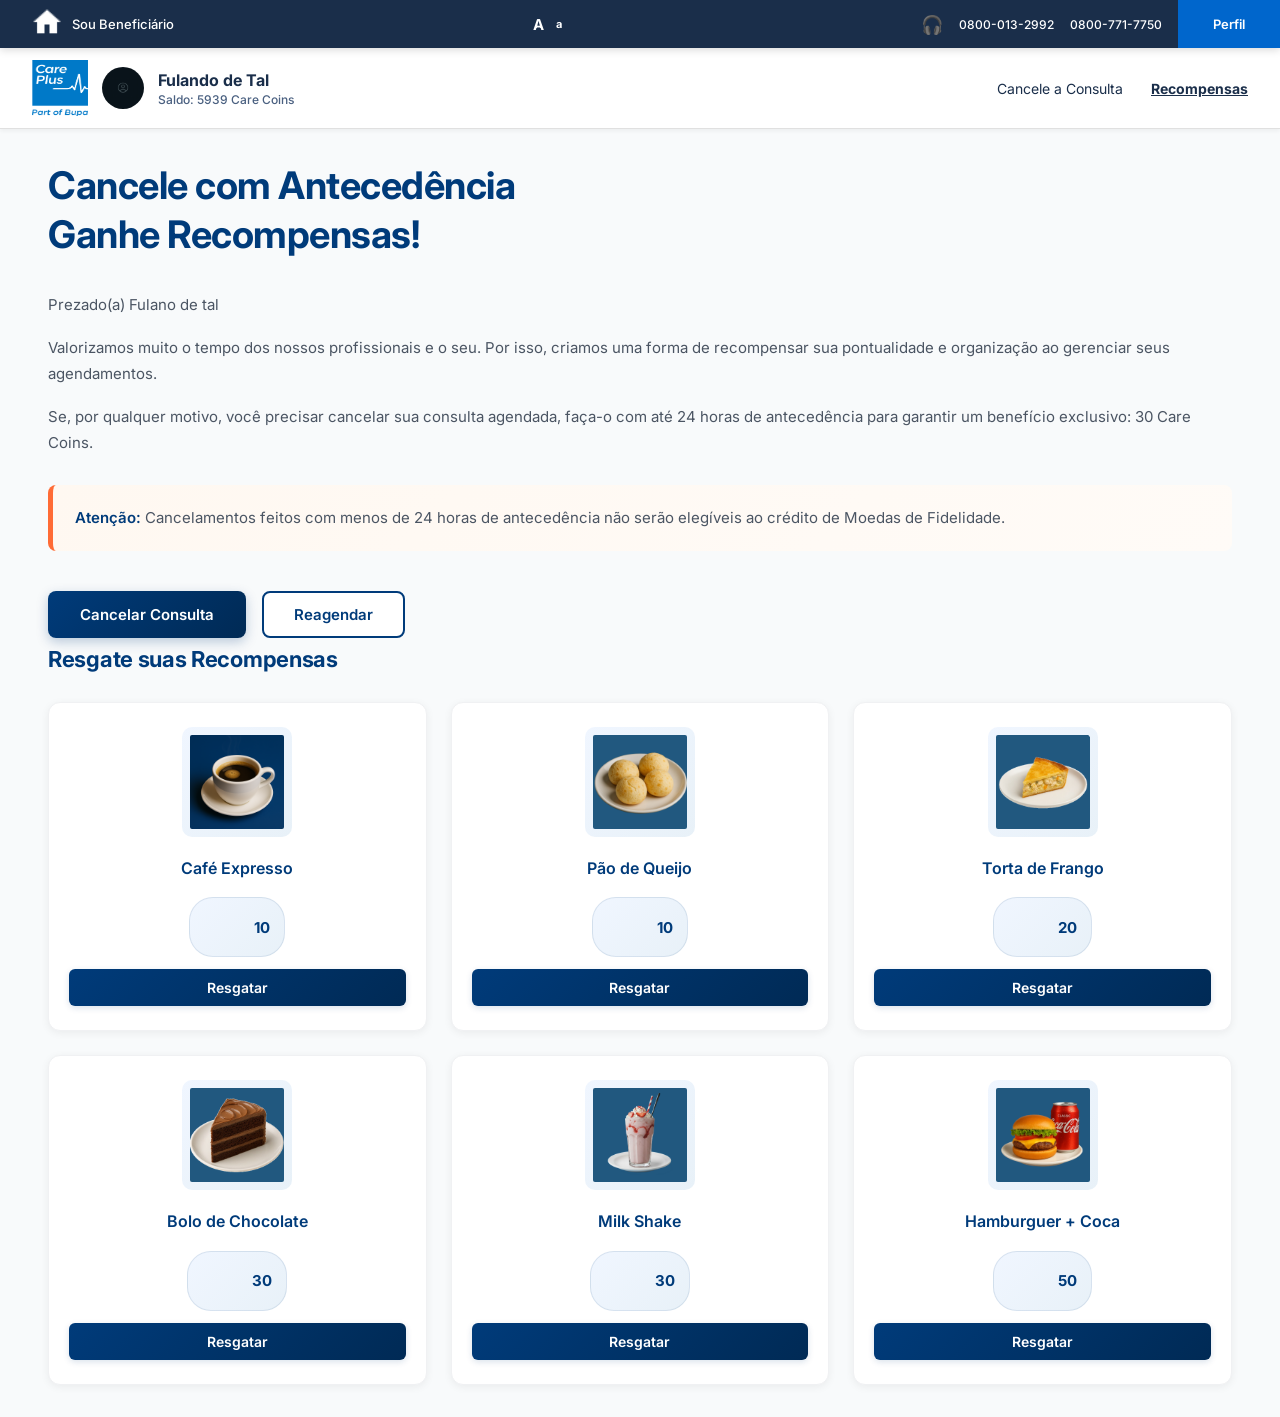
==== frontend/html/cancelamento.html @ c5268969 "Trocando pra minuscula pra manter o padrão" ====
<!DOCTYPE html>
<html lang="pt-BR">
<head>
    <meta charset="UTF-8" />
    <meta name="viewport" content="width=device-width, initial-scale=1.0" />
    <title>Cancelamento — Care Plus</title>
    <link rel="stylesheet" href="../css/navbar.css" />
    <link rel="stylesheet" href="../css/lembretes.css" />
    <link rel="stylesheet" href="../css/cancelamento.css" />
</head>
<body>

<div id="navbar-container"></div>

<main class="page-body">

  <section class="texto">
    <h1 class="page-title">Cancele com Antecedência<br>Ganhe Recompensas!</h1>

    <p class="saudacao">Prezado(a) Fulano de tal</p>

    <p>Valorizamos muito o tempo dos nossos profissionais e o seu. Por isso, criamos uma forma de recompensar sua pontualidade e organização ao gerenciar seus agendamentos.</p>

    <p>Se, por qualquer motivo, você precisar cancelar sua consulta agendada, faça-o com até 24 horas de antecedência para garantir um benefício exclusivo: 30 Care Coins.</p>

    <p class="atencao"><strong>Atenção:</strong> Cancelamentos feitos com menos de 24 horas de antecedência não serão elegíveis ao crédito de Moedas de Fidelidade.</p>

    <div class="botoes">
      <button class="btn-primary">Cancelar Consulta</button>
      <button class="btn-secondary">Reagendar</button>
    </div>
  </section>

  <section class="cards-section">
    <div class="section-row">
      <span class="section-title">Resgate suas Recompensas</span>
    </div>

    <div class="cards-grid">
      <div class="card">
        <img src="../imagens/Café Expresso.png" alt="Café Expresso">
        <h3>Café Expresso</h3>
        <div class="card-footer">
          <span class="moedas">10</span>
          <button class="btn-resgatar">Resgatar</button>
        </div>
      </div>

      <div class="card">
        <img src="../imagens/Pao de Queijo.png" alt="Pão de Queijo">
        <h3>Pão de Queijo</h3>
        <div class="card-footer">
          <span class="moedas">10</span>
          <button class="btn-resgatar">Resgatar</button>
        </div>
      </div>

      <div class="card">
        <img src="../imagens/Torta de Frango.png" alt="Torta de Frango">
        <h3>Torta de Frango</h3>
        <div class="card-footer">
          <span class="moedas">20</span>
          <button class="btn-resgatar">Resgatar</button>
        </div>
      </div>

      <div class="card">
        <img src="../imagens/Bolo de Chocolate.png" alt="Bolo de Chocolate">
        <h3>Bolo de Chocolate</h3>
        <div class="card-footer">
          <span class="moedas">30</span>
          <button class="btn-resgatar">Resgatar</button>
        </div>
      </div>

      <div class="card">
        <img src="../imagens/Milk - Shake.png" alt="Milk Shake">
        <h3>Milk Shake</h3>
        <div class="card-footer">
          <span class="moedas">30</span>
          <button class="btn-resgatar">Resgatar</button>
        </div>
      </div>

      <div class="card">
        <img src="../imagens/Hamburguer%20+%20Coca.png" alt="Hamburguer + Coca">
        <h3>Hamburguer + Coca</h3>
        <div class="card-footer">
          <span class="moedas">50</span>
          <button class="btn-resgatar">Resgatar</button>
        </div>
      </div>
    </div>
  </section>

</main>

<script src="../js/navbar.js"></script>
<script src="../js/lembretes.js"></script>
</body>
</html>
---- frontend/css/navbar.css ----
html,
body {
  margin: 0;
  padding: 0;
}

.navbar-top {
  background: #1a2e4a;
  padding: 0;
  height: 48px;
  position: sticky;
  top: 0;
  z-index: 1000;
  width: 100%;
  box-shadow: 0 2px 8px rgba(0, 0, 0, 0.15);
}

.navbar-top-container {
  max-width: 100%;
  height: 100%;
  padding: 0 0 0 32px;
  display: flex;
  justify-content: space-between;
  align-items: center;
  gap: 20px;
}

.navbar-home {
  display: flex;
  align-items: center;
  gap: 10px;
  min-width: fit-content;
}

.home-icon {
  color: white;
  font-size: 18px;
  text-decoration: none;
  cursor: pointer;
  transition: opacity 0.2s;
}

.home-icon:hover {
  opacity: 0.8;
}

.home-text {
  color: white;
  font-size: 13px;
  font-weight: 500;
  white-space: nowrap;
}

.navbar-font-center {
  flex: 1;
  display: flex;
  justify-content: center;
}

.font-size-group {
  display: flex;
  align-items: center;
  gap: 4px;
}

.font-btn {
  background: transparent;
  border: none;
  color: white;
  cursor: pointer;
  font-weight: 700;
  font-size: 15px;
  padding: 2px 4px;
  transition: opacity 0.2s;
  line-height: 1;
}

.font-btn:hover {
  opacity: 0.7;
}

.font-btn.font-small {
  font-size: 11px;
}

.navbar-top-right {
  display: flex;
  align-items: center;
  gap: 16px;
  min-width: fit-content;
}

.contact-icon {
  color: white;
  font-size: 18px;
  display: flex;
  align-items: center;
}

.navbar-contact {
  display: flex;
  flex-direction: row;
  gap: 16px;
  align-items: center;
}

.phone-number {
  color: white;
  font-size: 12px;
  text-decoration: none;
  font-weight: 500;
  transition: opacity 0.2s;
  white-space: nowrap;
}

.phone-number:hover {
  opacity: 0.8;
}

.profile-btn {
  background-color: #0066cc;
  color: white;
  border: none;
  padding: 0 35px;
  height: 48px;
  font-weight: 600;
  font-size: 13px;
  cursor: pointer;
  transition: background 0.2s;
  white-space: nowrap;
  align-self: stretch;
}

.profile-btn:hover {
  background-color: #0052a3;
}

.navbar-bottom {
  background: white;
  border-bottom: 1px solid #e0e0e0;
  width: 100%;
  position: sticky;
  top: 48px;
  z-index: 999;
  box-shadow: 0 2px 4px rgba(0, 0, 0, 0.05);
}

.navbar-bottom-container {
  max-width: 100%;
  padding: 12px 32px;
  display: flex;
  justify-content: space-between;
  align-items: center;
}

.navbar-left-section {
  display: flex;
  align-items: center;
  gap: 14px;
}

.navbar-logo {
  min-width: fit-content;
}

.logo-img {
  width: 56px;
  height: 56px;
  display: block;
}

.navbar-avatar {
  display: flex;
  align-items: center;
}

.avatar-img {
  width: 42px;
  height: 42px;
  border-radius: 50%;
  object-fit: cover;
  display: block;
}

.navbar-user-info {
  display: flex;
  flex-direction: column;
  gap: 2px;
}

.user-name {
  color: #1a2e4a;
  font-weight: 700;
  font-size: 16px;
}

.user-coins {
  color: #4a6080;
  font-size: 12px;
  font-weight: 500;
}

.navbar-right-section {
  display: flex;
  align-items: center;
  gap: 28px;
}

.navbar-action {
  color: #1a2e4a;
  text-decoration: none;
  font-size: 14px;
  font-weight: 400;
  transition: opacity 0.2s;
  white-space: nowrap;
}

.navbar-action-bold {
  font-weight: 700;
  text-decoration: underline;
}

.navbar-action:hover {
  opacity: 0.7;
}

@media (max-width: 992px) {
  .navbar-contact {
    display: none;
  }

  .home-text {
    display: none;
  }

  .profile-btn {
    padding: 6px 16px;
    font-size: 12px;
  }
}

@media (max-width: 768px) {
  .navbar-top-container,
  .navbar-bottom-container {
    padding: 0 16px;
  }

  .user-name {
    font-size: 14px;
  }

  .navbar-action {
    font-size: 12px;
  }

  .navbar-right-section {
    gap: 16px;
  }
}
.home-img {
  width: 30px;
  height: 30px;
  object-fit: contain;
  filter: brightness(0) invert(1);
}
---- frontend/css/lembretes.css ----
* {
  box-sizing: border-box;
  margin: 0;
  padding: 0;
  font-family: 'Segoe UI', Arial, sans-serif;
}

body {
  background: #eef4fb;
  min-height: 100vh;
}

.page-body {
  padding: 32px 48px;
}

.page-title {
  font-size: 24px;
  font-weight: 700;
  color: #1a2e4a;
  margin-bottom: 20px;
}

.tab-row {
  display: flex;
  gap: 12px;
  margin-bottom: 24px;
}

.tab {
  border-radius: 20px;
  padding: 6px 22px;
  font-size: 14px;
  font-weight: 600;
  cursor: pointer;
  border: 2px solid #1a2e4a;
  transition: background 0.2s, color 0.2s;
}

.tab-active {
  background: #1a2e4a;
  color: #fff;
}

.tab-inactive {
  background: transparent;
  color: #1a2e4a;
}

.section-row {
  display: flex;
  align-items: center;
  justify-content: space-between;
  margin-bottom: 16px;
}

.section-title {
  font-size: 18px;
  font-weight: 700;
  color: #1a2e4a;
}

.ver-todas {
  font-size: 14px;
  color: #0066cc;
  text-decoration: underline;
  cursor: pointer;
}

.consulta-card {
  background: #fff;
  border-radius: 12px;
  border: 1px solid #dde8f4;
  padding: 20px 24px;
  margin-bottom: 14px;
  display: flex;
  align-items: flex-start;
  gap: 18px;
}

.card-icone {
  width: 52px;
  height: 52px;
  border-radius: 50%;
  display: flex;
  align-items: center;
  justify-content: center;
  flex-shrink: 0;
  font-size: 24px;
}

.icone-blue   { background: #daeefb; }
.icone-red    { background: #fde0e0; }
.icone-gray   { background: #e8eef5; }
.icone-green  { background: #d4f0e0; }
.icone-orange { background: #fde8cc; }

.card-body {
  flex: 1;
}

.card-titulo {
  font-size: 16px;
  font-weight: 700;
  color: #1a2e4a;
  margin-bottom: 2px;
}

.card-local {
  font-size: 13px;
  color: #6a7f96;
  margin-bottom: 10px;
}

.card-data {
  display: flex;
  align-items: center;
  gap: 6px;
  font-size: 14px;
  color: #1a2e4a;
  font-weight: 600;
  margin-bottom: 14px;
  flex-wrap: wrap;
}

.card-data .separador {
  color: #6a7f96;
  font-weight: 400;
}

.badge {
  border-radius: 20px;
  padding: 3px 14px;
  font-size: 12px;
  font-weight: 600;
  margin-left: 6px;
}

.badge-blue   { background: #daeefb; color: #0066cc; }
.badge-orange { background: #fde8cc; color: #b25800; }
.badge-green  { background: #d4f0e0; color: #1a7a45; }
.badge-gray   { background: #e0e8f0; color: #4a6080; }

.card-acoes {
  display: flex;
  gap: 10px;
  flex-wrap: wrap;
}

.btn-confirmar {
  background: #1a2e4a;
  color: #fff;
  border: none;
  border-radius: 6px;
  padding: 8px 20px;
  font-size: 13px;
  font-weight: 600;
  cursor: pointer;
  transition: background 0.2s;
}

.btn-confirmar:hover {
  background: #0d1e33;
}

.btn-reagendar,
.btn-cancelar {
  background: transparent;
  color: #1a2e4a;
  border: 2px solid #c8d8ea;
  border-radius: 6px;
  padding: 7px 20px;
  font-size: 13px;
  font-weight: 600;
  cursor: pointer;
  transition: background 0.2s, color 0.2s;
}

.btn-reagendar:hover,
.btn-cancelar:hover {
  background: #1a2e4a;
  color: #fff;
  border-color: #1a2e4a;
}

.lista-vazia {
  text-align: center;
  padding: 60px 0;
  color: #7a9ab0;
  font-size: 15px;
}

.lista-vazia .vazia-icone {
  font-size: 44px;
  display: block;
  margin-bottom: 12px;
}
---- frontend/css/cancelamento.css ----
@import url('https://fonts.googleapis.com/css2?family=Inter:wght@400;500;600;700&display=swap');

* {
    margin: 0;
    padding: 0;
    box-sizing: border-box;
    font-family: 'Inter', -apple-system, BlinkMacSystemFont, 'Segoe UI', sans-serif;
}

body {
    background: #f8fafb;
    color: #1f2937;
}

/* TOPO */
.topo {
    background: #003b7a;
    color: white;
    padding: 14px 40px;
    display: flex;
    justify-content: space-between;
    align-items: center;
    font-size: 13px;
    box-shadow: 0 2px 8px rgba(0, 59, 122, 0.15);
}

.topo-left, .topo-right {
    display: flex;
    gap: 24px;
    align-items: center;
}

.home-icon, .phone-icon {
    font-size: 18px;
}

.btn-perfil {
    background: #0066cc;
    color: white;
    border: none;
    padding: 9px 20px;
    border-radius: 6px;
    cursor: pointer;
    font-weight: 600;
    font-size: 13px;
    transition: all 0.3s ease;
    box-shadow: 0 2px 6px rgba(0, 102, 204, 0.25);
}

.btn-perfil:hover {
    background: #0052a3;
    transform: translateY(-2px);
    box-shadow: 0 4px 10px rgba(0, 102, 204, 0.35);
}

/* USER HEADER */
.user-header {
    background: white;
    padding: 24px 40px;
    display: flex;
    justify-content: space-between;
    align-items: center;
    border-bottom: 1px solid #e5e7eb;
}

.logo-section {
    display: flex;
    align-items: center;
    gap: 20px;
}

.logo {
    background: linear-gradient(135deg, #0066cc 0%, #003b7a 100%);
    color: white;
    width: 56px;
    height: 56px;
    border-radius: 10px;
    display: flex;
    flex-direction: column;
    align-items: center;
    justify-content: center;
    font-weight: 700;
    font-size: 12px;
    line-height: 1.2;
    text-align: center;
    padding: 6px;
    box-shadow: 0 4px 12px rgba(0, 102, 204, 0.2);
}

.logo-text {
    font-size: 14px;
}

.logo-subtitle {
    font-size: 9px;
    margin-top: 2px;
}

.avatar {
    width: 56px;
    height: 56px;
    background: #e5e7eb;
    border-radius: 50%;
    display: flex;
    align-items: center;
    justify-content: center;
    font-size: 28px;
    flex-shrink: 0;
}

.user-info h2 {
    color: #003b7a;
    font-size: 17px;
    font-weight: 600;
}

.user-info p {
    color: #6b7280;
    font-size: 14px;
    font-weight: 400;
}

.links-header {
    display: flex;
    gap: 40px;
}

.link {
    color: #003b7a;
    text-decoration: none;
    font-weight: 500;
    font-size: 14px;
    transition: color 0.3s ease;
}

.link:hover {
    color: #0066cc;
}

/* CONTAINER PRINCIPAL */
.container {
    display: flex;
    gap: 50px;
    padding: 60px 40px;
    max-width: 1440px;
    margin: 0 auto;
}

/* TEXTO - ESQUERDA */
.texto {
    flex: 0 0 45%;
}

.texto h1 {
    color: #003b7a;
    font-size: 38px;
    margin-bottom: 32px;
    font-weight: 700;
    line-height: 1.3;
    letter-spacing: -0.5px;
}

.texto p {
    color: #4b5563;
    line-height: 1.7;
    margin-bottom: 18px;
    font-size: 15px;
    font-weight: 400;
}

.saudacao {
    font-weight: 600;
    color: #003b7a;
    font-size: 16px;
}

.atencao {
    background: linear-gradient(135deg, #fff8f1 0%, #fffbf7 100%);
    padding: 20px 22px;
    border-left: 5px solid #ff6b35;
    margin: 30px 0;
    font-weight: 500;
    font-size: 14px;
    color: #2d2d2d;
    border-radius: 8px;
    line-height: 1.6;
}

.atencao strong {
    color: #003b7a;
    font-weight: 600;
}

.botoes {
    display: flex;
    gap: 16px;
    margin-top: 40px;
}

.btn-primary {
    background: linear-gradient(135deg, #003b7a 0%, #002a55 100%);
    color: white;
    border: none;
    padding: 14px 32px;
    border-radius: 8px;
    cursor: pointer;
    font-weight: 600;
    font-size: 15px;
    box-shadow: 0 4px 12px rgba(0, 59, 122, 0.25);
    transition: all 0.3s cubic-bezier(0.4, 0, 0.2, 1);
}

.btn-primary:hover {
    transform: translateY(-2px);
    box-shadow: 0 8px 20px rgba(0, 59, 122, 0.35);
}

.btn-secondary {
    background: white;
    color: #003b7a;
    border: 2px solid #003b7a;
    padding: 12px 30px;
    border-radius: 8px;
    cursor: pointer;
    font-weight: 600;
    font-size: 15px;
    transition: all 0.3s cubic-bezier(0.4, 0, 0.2, 1);
}

.btn-secondary:hover {
    background: #f0f6ff;
    transform: translateY(-2px);
}

/* CARDS - DIREITA */
.cards-section {
    flex: 0 0 55%;
    margin-top: 8px;
}

.section-row {
    margin-bottom: 30px;
}

.section-title {
    font-size: 22px;
    font-weight: 700;
    color: #003b7a;
    letter-spacing: -0.3px;
}

.cards-grid {
    display: grid;
    grid-template-columns: repeat(3, 1fr);
    gap: 24px;
}

.card {
    background: white;
    border-radius: 12px;
    padding: 24px 20px;
    text-align: center;
    box-shadow: 0 2px 8px rgba(0, 0, 0, 0.06);
    transition: all 0.3s cubic-bezier(0.4, 0, 0.2, 1);
    border: 1px solid #f0f1f3;
    position: relative;
}

.card:hover {
    transform: translateY(-6px);
    box-shadow: 0 16px 32px rgba(0, 59, 122, 0.12);
    border-color: #e0e8f7;
}

.card img {
    width: 110px;
    height: 110px;
    object-fit: contain;
    margin: 0 auto 16px;
    background: linear-gradient(135deg, #f0f6ff 0%, #e8f1f8 100%);
    border-radius: 10px;
    padding: 8px;
    transition: transform 0.3s ease;
}

.card:hover img {
    transform: scale(1.05);
}

.card h3 {
    color: #003b7a;
    font-size: 16px;
    margin-bottom: 18px;
    font-weight: 600;
    line-height: 1.4;
}

.card-footer {
    display: flex;
    justify-content: center;
    align-items: center;
    gap: 12px;
    flex-direction: column;
}

.moedas {
    display: flex;
    align-items: center;
    justify-content: center;
    gap: 8px;
    background: linear-gradient(135deg, #f0f6ff 0%, #e8f1f8 100%);
    color: #003b7a;
    padding: 8px 14px;
    border-radius: 24px;
    font-weight: 700;
    font-size: 15px;
    border: 1px solid rgba(0, 59, 122, 0.1);
}

.moedas::before {
    content: "";
    display: inline-block;
    width: 42px;
    height: 42px;
    background: url("../imagens/Cancelamento/Care Coins.jpg") center/contain no-repeat;
    flex-shrink: 0;
}

.btn-resgatar {
    background: linear-gradient(135deg, #003b7a 0%, #002a55 100%);
    color: white;
    border: none;
    padding: 10px 24px;
    border-radius: 6px;
    cursor: pointer;
    font-size: 14px;
    font-weight: 600;
    transition: all 0.3s cubic-bezier(0.4, 0, 0.2, 1);
    width: 100%;
    box-shadow: 0 2px 6px rgba(0, 59, 122, 0.15);
}

.btn-resgatar:hover {
    transform: translateY(-2px);
    box-shadow: 0 6px 16px rgba(0, 59, 122, 0.25);
}

/* PAGE BODY */
.page-body {
    min-height: 100vh;
}

/* RESPONSIVO */
@media (max-width: 1200px) {
    .container {
        gap: 40px;
        padding: 50px 35px;
    }

    .texto h1 {
        font-size: 36px;
    }

    .cards-grid {
        gap: 20px;
    }
}

@media (max-width: 1024px) {
    .container {
        flex-direction: column;
        gap: 45px;
        padding: 45px 30px;
    }

    .texto, .cards-section {
        flex: 1;
        margin-top: 0;
    }

    .texto h1 {
        font-size: 32px;
        margin-bottom: 28px;
    }

    .cards-grid {
        grid-template-columns: repeat(2, 1fr);
        gap: 20px;
    }
}

@media (max-width: 768px) {
    .container {
        padding: 35px 20px;
        gap: 35px;
    }

    .texto {
        flex: 1;
    }

    .texto h1 {
        font-size: 28px;
        margin-bottom: 24px;
    }

    .texto p {
        font-size: 14px;
        margin-bottom: 16px;
    }

    .botoes {
        flex-direction: column;
        gap: 12px;
        margin-top: 30px;
    }

    .btn-primary, .btn-secondary {
        width: 100%;
        padding: 12px 28px;
    }

    .cards-grid {
        grid-template-columns: 1fr;
        gap: 18px;
    }

    .card {
        padding: 20px 16px;
    }

    .card img {
        width: 100px;
        height: 100px;
    }

    .section-title {
        font-size: 20px;
    }

    .card h3 {
        font-size: 15px;
    }
}

@media (max-width: 480px) {
    .container {
        padding: 25px 16px;
        gap: 30px;
    }

    .texto h1 {
        font-size: 24px;
        margin-bottom: 18px;
    }

    .texto p {
        font-size: 13px;
        line-height: 1.6;
    }

    .atencao {
        padding: 16px 18px;
        font-size: 13px;
        margin: 22px 0;
    }

    .botoes {
        gap: 10px;
    }

    .btn-primary, .btn-secondary {
        padding: 12px 24px;
        font-size: 14px;
    }

    .card {
        padding: 16px 12px;
    }

    .card img {
        width: 90px;
        height: 90px;
        margin-bottom: 12px;
    }

    .cards-grid {
        gap: 14px;
    }

    .section-title {
        font-size: 18px;
    }

    .card h3 {
        font-size: 14px;
        margin-bottom: 12px;
    }

    .btn-resgatar {
        padding: 9px 18px;
        font-size: 13px;
    }
}
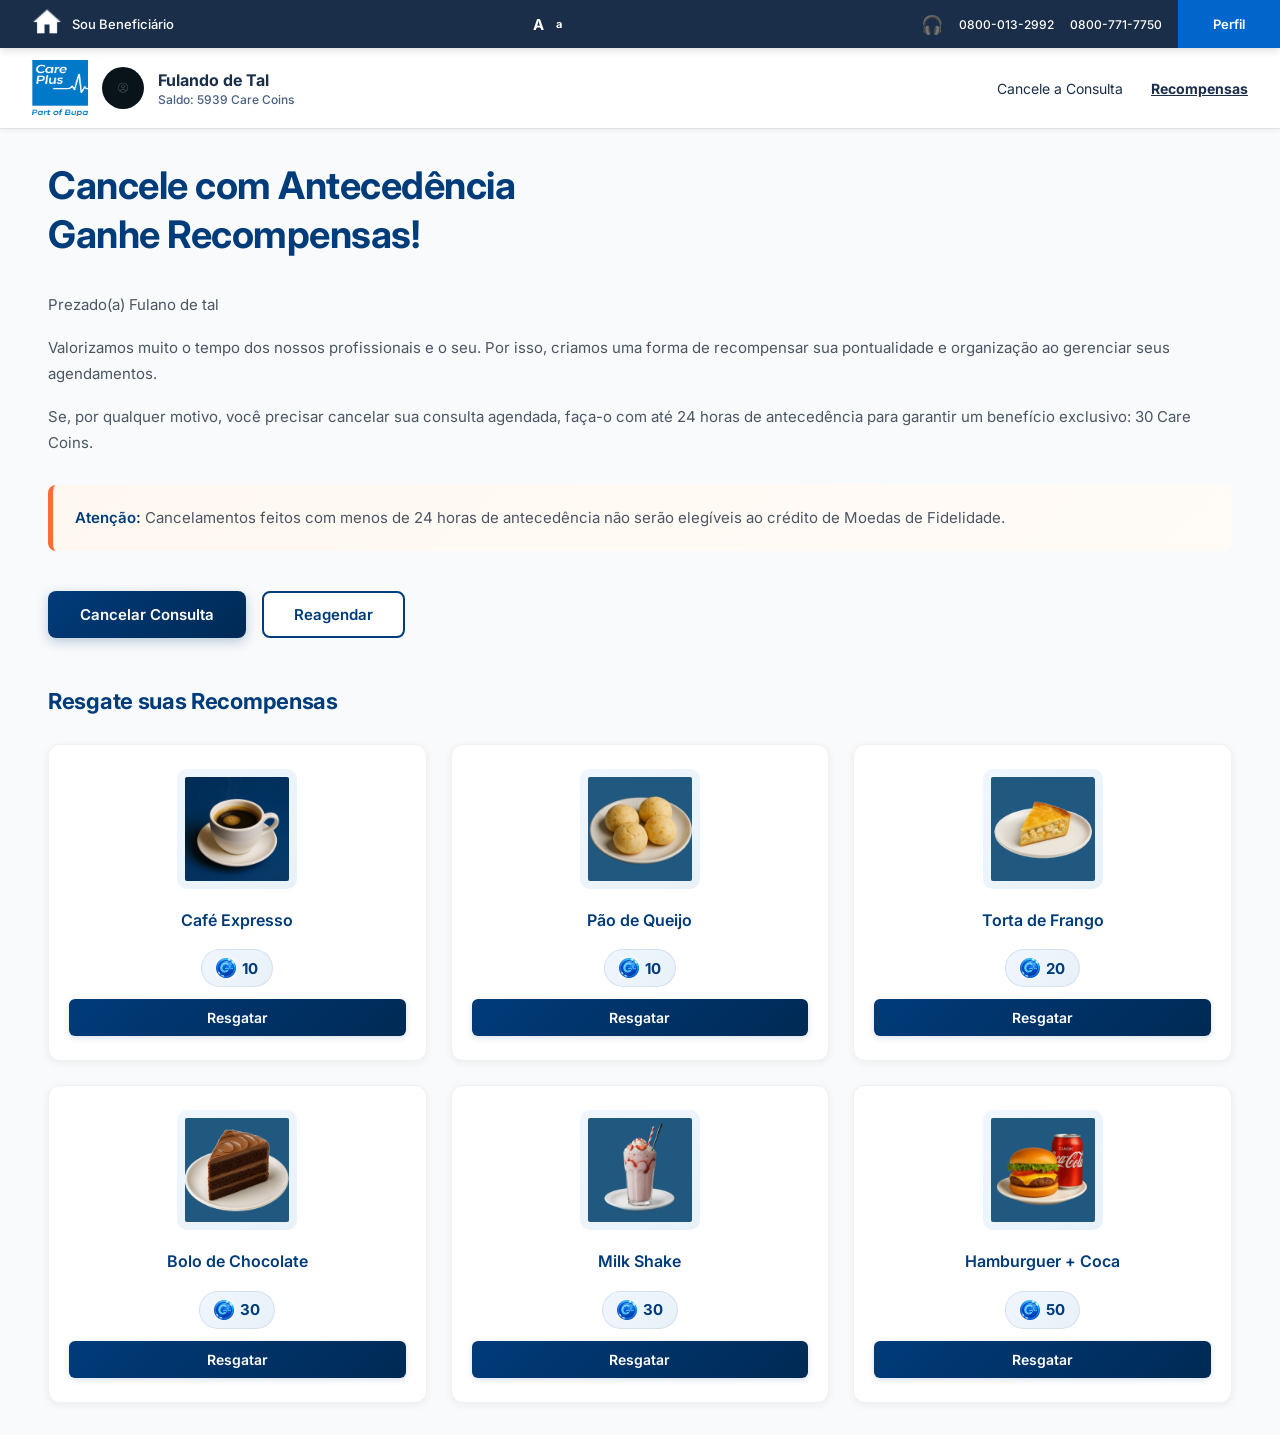
==== commit d2e53cb8: "Merge remote-tracking branch 'origin/main'" ====
--- a/frontend/html/cancelamento.html
+++ b/frontend/html/cancelamento.html
@@ -41,7 +41,7 @@
         <img src="../imagens/Café Expresso.png" alt="Café Expresso">
         <h3>Café Expresso</h3>
         <div class="card-footer">
-          <span class="moedas">10</span>
+          <span class="moedas"><img src="../imagens/Care Coins.png" alt="Care Coins"> 10</span>
           <button class="btn-resgatar">Resgatar</button>
         </div>
       </div>
@@ -50,7 +50,7 @@
         <img src="../imagens/Pao de Queijo.png" alt="Pão de Queijo">
         <h3>Pão de Queijo</h3>
         <div class="card-footer">
-          <span class="moedas">10</span>
+          <span class="moedas"><img src="../imagens/Care Coins.png" alt="Care Coins"> 10</span>
           <button class="btn-resgatar">Resgatar</button>
         </div>
       </div>
@@ -59,7 +59,7 @@
         <img src="../imagens/Torta de Frango.png" alt="Torta de Frango">
         <h3>Torta de Frango</h3>
         <div class="card-footer">
-          <span class="moedas">20</span>
+          <span class="moedas"><img src="../imagens/Care Coins.png" alt="Care Coins"> 20</span>
           <button class="btn-resgatar">Resgatar</button>
         </div>
       </div>
@@ -68,7 +68,7 @@
         <img src="../imagens/Bolo de Chocolate.png" alt="Bolo de Chocolate">
         <h3>Bolo de Chocolate</h3>
         <div class="card-footer">
-          <span class="moedas">30</span>
+          <span class="moedas"><img src="../imagens/Care Coins.png" alt="Care Coins"> 30</span>
           <button class="btn-resgatar">Resgatar</button>
         </div>
       </div>
@@ -77,7 +77,7 @@
         <img src="../imagens/Milk - Shake.png" alt="Milk Shake">
         <h3>Milk Shake</h3>
         <div class="card-footer">
-          <span class="moedas">30</span>
+          <span class="moedas"><img src="../imagens/Care Coins.png" alt="Care Coins"> 30</span>
           <button class="btn-resgatar">Resgatar</button>
         </div>
       </div>
@@ -86,7 +86,7 @@
         <img src="../imagens/Hamburguer%20+%20Coca.png" alt="Hamburguer + Coca">
         <h3>Hamburguer + Coca</h3>
         <div class="card-footer">
-          <span class="moedas">50</span>
+          <span class="moedas"><img src="../imagens/Care Coins.png" alt="Care Coins"> 50</span>
           <button class="btn-resgatar">Resgatar</button>
         </div>
       </div>
--- a/frontend/css/cancelamento.css
+++ b/frontend/css/cancelamento.css
@@ -195,6 +195,7 @@
     display: flex;
     gap: 16px;
     margin-top: 40px;
+    margin-bottom: 50px; /* Added spacing here */
 }
 
 .btn-primary {
@@ -273,8 +274,8 @@
 }
 
 .card img {
-    width: 110px;
-    height: 110px;
+    width: 120px; /* Slightly increased image size */
+    height: 120px; /* Slightly increased image size */
     object-fit: contain;
     margin: 0 auto 16px;
     background: linear-gradient(135deg, #f0f6ff 0%, #e8f1f8 100%);
@@ -307,7 +308,7 @@
     display: flex;
     align-items: center;
     justify-content: center;
-    gap: 8px;
+    gap: 6px; /* Reduced gap for icon and text */
     background: linear-gradient(135deg, #f0f6ff 0%, #e8f1f8 100%);
     color: #003b7a;
     padding: 8px 14px;
@@ -317,14 +318,27 @@
     border: 1px solid rgba(0, 59, 122, 0.1);
 }
 
-.moedas::before {
+.moedas img { /* Styling for the Care Coins icon */
+    width: 20px;
+    height: 20px;
+    object-fit: contain;
+    margin: 0; /* Remove default margin */
+    padding: 0; /* Remove default padding */
+    background: none; /* Remove background */
+    border-radius: 0; /* Remove border-radius */
+    vertical-align: middle;
+    display: inline-block;
+}
+
+/* Removed the ::before pseudo-element as img tag is now used directly */
+/* .moedas::before {
     content: "";
     display: inline-block;
     width: 42px;
     height: 42px;
     background: url("../imagens/Cancelamento/Care Coins.jpg") center/contain no-repeat;
     flex-shrink: 0;
-}
+} */
 
 .btn-resgatar {
     background: linear-gradient(135deg, #003b7a 0%, #002a55 100%);
@@ -343,6 +357,7 @@
 .btn-resgatar:hover {
     transform: translateY(-2px);
     box-shadow: 0 6px 16px rgba(0, 59, 122, 0.25);
+    background: linear-gradient(135deg, #004a99 0%, #003b7a 100%); /* Enhanced hover effect */
 }
 
 /* PAGE BODY */
@@ -413,6 +428,7 @@
         flex-direction: column;
         gap: 12px;
         margin-top: 30px;
+        margin-bottom: 40px; /* Adjusted for smaller screens */
     }
 
     .btn-primary, .btn-secondary {
@@ -467,6 +483,7 @@
 
     .botoes {
         gap: 10px;
+        margin-bottom: 30px; /* Adjusted for smaller screens */
     }
 
     .btn-primary, .btn-secondary {
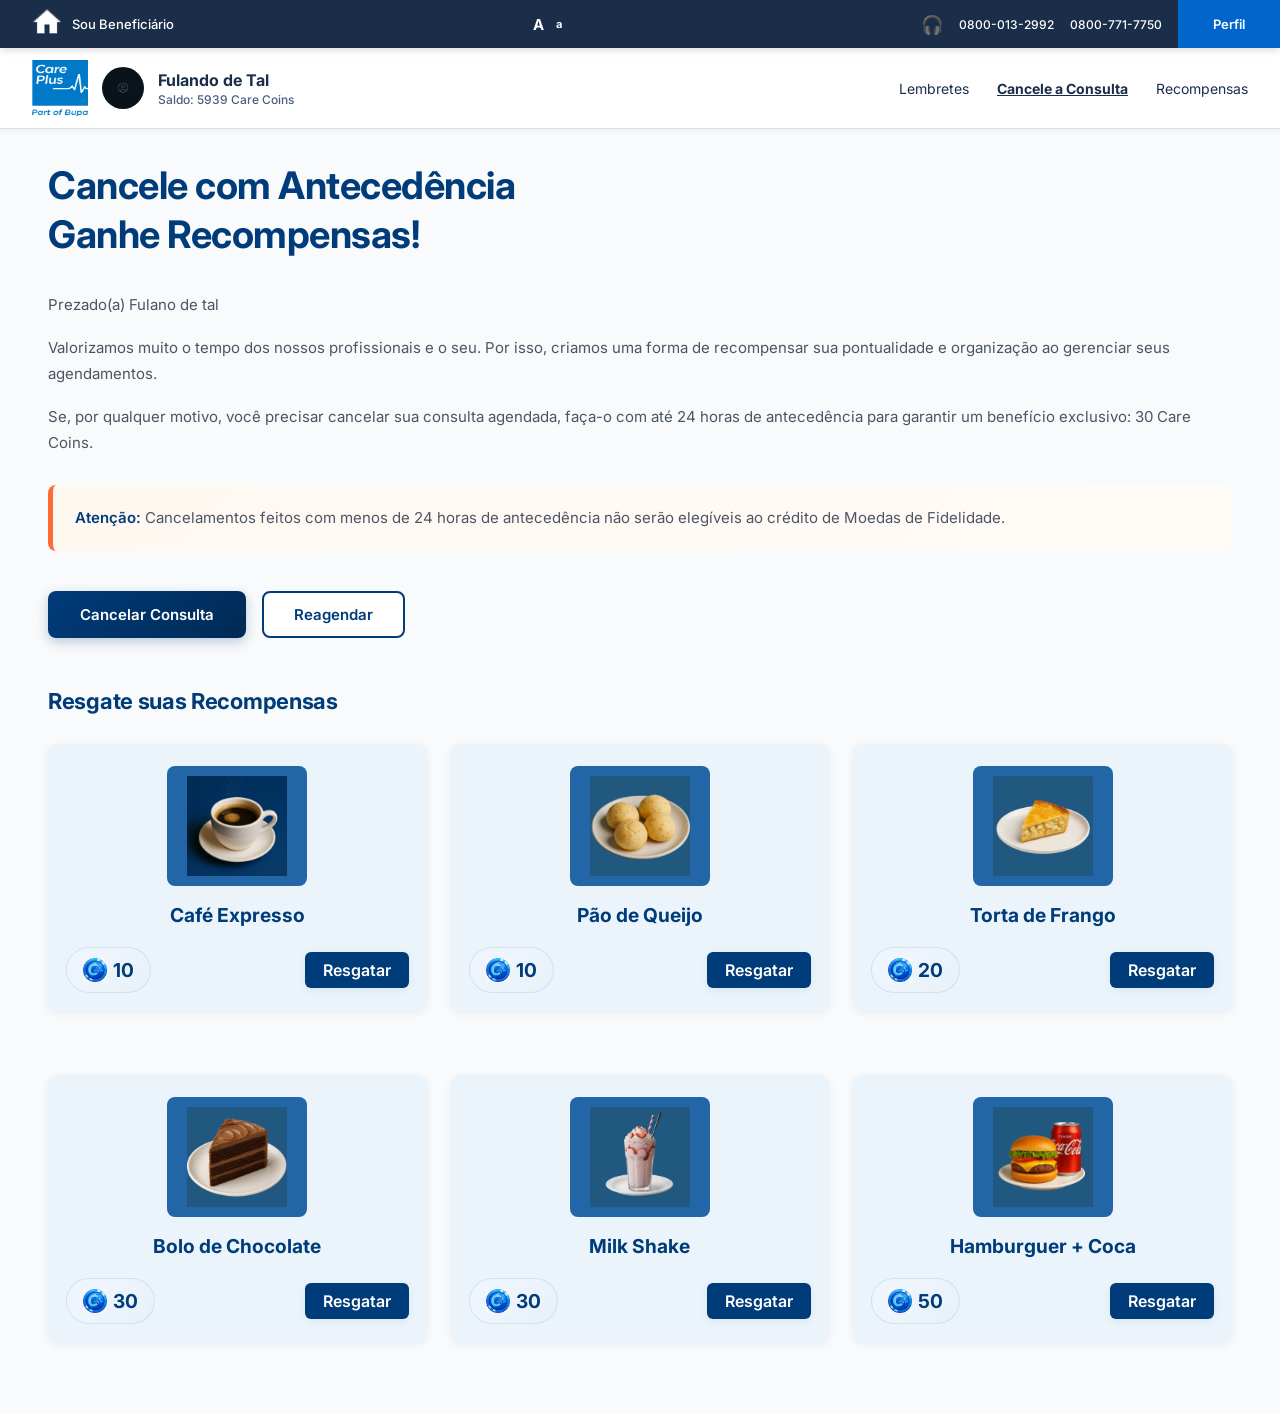
==== commit b5437793: "Atualizando navbar" ====
--- a/frontend/html/cancelamento.html
+++ b/frontend/html/cancelamento.html
@@ -96,6 +96,13 @@
 </main>
 
 <script src="../js/navbar.js"></script>
-<script src="../js/lembretes.js"></script>
+<script>
+    fetch('../html/navbar.html')
+      .then(res => res.text())
+      .then(html => {
+        document.getElementById('navbar-container').innerHTML = html;
+        initNavbar();
+      });
+</script>
 </body>
 </html>
--- a/frontend/css/cancelamento.css
+++ b/frontend/css/cancelamento.css
@@ -251,36 +251,44 @@
 }
 
 .cards-grid {
-    display: grid;
-    grid-template-columns: repeat(3, 1fr);
-    gap: 24px;
+    display: flex; /* Changed from grid to flex */
+    gap: 24px; /* Adjusted gap */
+    justify-content: flex-start; /* Aligned to left */
+    flex-wrap: wrap; /* Allow cards to wrap */
 }
 
 .card {
-    background: white;
-    border-radius: 12px;
-    padding: 24px 20px;
+    background: #eaf4fa; /* Changed background color */
+    border-radius: 10px; /* Changed border-radius */
+    padding: 22px 18px 18px 18px; /* Adjusted padding */
     text-align: center;
-    box-shadow: 0 2px 8px rgba(0, 0, 0, 0.06);
-    transition: all 0.3s cubic-bezier(0.4, 0, 0.2, 1);
-    border: 1px solid #f0f1f3;
+    box-shadow: 0 2px 8px rgba(0,59,122,0.07); /* Changed box-shadow */
+    transition: transform 0.3s ease, box-shadow 0.3s ease; /* Changed transition */
+    border: none; /* Removed border */
     position: relative;
+    flex-shrink: 1; /* Allow cards to shrink */
+    width: calc((100% - 2 * 24px) / 3); /* Adjusted width for 3 cards per row */
+    margin-bottom: 40px; /* Increased vertical spacing */
+    display: flex; /* Added flex for internal alignment */
+    flex-direction: column; /* Stack content vertically */
+    align-items: center; /* Center content horizontally */
+    justify-content: flex-start; /* Align content to top */
 }
 
 .card:hover {
-    transform: translateY(-6px);
-    box-shadow: 0 16px 32px rgba(0, 59, 122, 0.12);
-    border-color: #e0e8f7;
+    transform: translateY(-5px); /* Adjusted transform */
+    box-shadow: 0 6px 16px rgba(0,59,122,0.15); /* Adjusted box-shadow */
+    border-color: transparent; /* Ensure no border color change */
 }
 
 .card img {
-    width: 120px; /* Slightly increased image size */
-    height: 120px; /* Slightly increased image size */
+    width: 140px; /* Increased image size */
+    height: 120px; /* Increased image size */
     object-fit: contain;
-    margin: 0 auto 16px;
-    background: linear-gradient(135deg, #f0f6ff 0%, #e8f1f8 100%);
-    border-radius: 10px;
-    padding: 8px;
+    margin: 0 auto 16px; /* Adjusted margin */
+    background: #2366a8; /* Changed background */
+    border-radius: 8px; /* Changed border-radius */
+    padding: 10px; /* Adjusted padding */
     transition: transform 0.3s ease;
 }
 
@@ -290,74 +298,69 @@
 
 .card h3 {
     color: #003b7a;
-    font-size: 16px;
+    font-size: 1.2rem; /* Increased font size */
     margin-bottom: 18px;
-    font-weight: 600;
+    font-weight: 700; /* Changed font weight */
     line-height: 1.4;
+    text-align: center; /* Added text-align */
 }
 
 .card-footer {
     display: flex;
+    justify-content: space-between; /* Changed to space-between */
+    align-items: center;
+    gap: 5px; /* Adjusted gap */
+    flex-direction: row; /* Changed to row */
+    margin-top: auto; /* Push to bottom */
+    width: 100%; /* Ensure full width */
+    /* Removed flex-wrap: wrap; */
+}
+
+.moedas {
+    display: flex;
+    align-items: center;
     justify-content: center;
-    align-items: center;
-    gap: 12px;
-    flex-direction: column;
-}
-
-.moedas {
-    display: flex;
-    align-items: center;
-    justify-content: center;
-    gap: 6px; /* Reduced gap for icon and text */
+    gap: 6px;
     background: linear-gradient(135deg, #f0f6ff 0%, #e8f1f8 100%);
     color: #003b7a;
-    padding: 8px 14px;
+    padding: 10px 16px; /* Increased padding */
     border-radius: 24px;
     font-weight: 700;
-    font-size: 15px;
+    font-size: 1.2rem; /* Increased font size */
     border: 1px solid rgba(0, 59, 122, 0.1);
 }
 
 .moedas img { /* Styling for the Care Coins icon */
-    width: 20px;
-    height: 20px;
+    width: 24px; /* Increased size */
+    height: 24px; /* Increased size */
     object-fit: contain;
-    margin: 0; /* Remove default margin */
-    padding: 0; /* Remove default padding */
-    background: none; /* Remove background */
-    border-radius: 0; /* Remove border-radius */
+    margin: 0;
+    padding: 0;
+    background: none;
+    border-radius: 0;
     vertical-align: middle;
     display: inline-block;
 }
 
-/* Removed the ::before pseudo-element as img tag is now used directly */
-/* .moedas::before {
-    content: "";
-    display: inline-block;
-    width: 42px;
-    height: 42px;
-    background: url("../imagens/Cancelamento/Care Coins.jpg") center/contain no-repeat;
-    flex-shrink: 0;
-} */
-
 .btn-resgatar {
-    background: linear-gradient(135deg, #003b7a 0%, #002a55 100%);
+    background: #003b7a; /* Changed background */
     color: white;
     border: none;
-    padding: 10px 24px;
+    padding: 8px 18px; /* Adjusted padding */
     border-radius: 6px;
     cursor: pointer;
-    font-size: 14px;
-    font-weight: 600;
-    transition: all 0.3s cubic-bezier(0.4, 0, 0.2, 1);
-    width: 100%;
-    box-shadow: 0 2px 6px rgba(0, 59, 122, 0.15);
+    font-size: 1rem; /* Changed font size */
+    font-weight: 600;
+    transition: background 0.3s ease, transform 0.3s ease, box-shadow 0.3s ease; /* Changed transition */
+    /* Removed width: 100%; */
+    box-shadow: 0 2px 8px rgba(0,59,122,0.08); /* Changed box-shadow */
+    /* Removed margin-top: 10px; */
 }
 
 .btn-resgatar:hover {
     transform: translateY(-2px);
-    box-shadow: 0 6px 16px rgba(0, 59, 122, 0.25);
-    background: linear-gradient(135deg, #004a99 0%, #003b7a 100%); /* Enhanced hover effect */
+    box-shadow: 0 4px 12px rgba(0,59,122,0.2); /* Adjusted box-shadow */
+    background: #004a99; /* Adjusted background */
 }
 
 /* PAGE BODY */
@@ -379,6 +382,9 @@
     .cards-grid {
         gap: 20px;
     }
+    .card {
+        width: calc((100% - 2 * 20px) / 3); /* Adjust card width for smaller screens */
+    }
 }
 
 @media (max-width: 1024px) {
@@ -399,8 +405,30 @@
     }
 
     .cards-grid {
-        grid-template-columns: repeat(2, 1fr);
+        /* grid-template-columns: repeat(2, 1fr); Removed */
         gap: 20px;
+        justify-content: flex-start; /* Aligned to left */
+    }
+    .card {
+        width: calc((100% - 1 * 20px) / 2); /* Further adjust card width for 2 columns */
+        padding: 18px 12px 14px 12px;
+    }
+    .card img {
+        width: 120px; /* Adjusted image size */
+        height: 100px; /* Adjusted image size */
+        margin-bottom: 10px;
+    }
+    .card h3 {
+        font-size: 1.15rem; /* Adjusted font size */
+        margin-bottom: 14px;
+    }
+    .moedas {
+        font-size: 1.15rem; /* Adjusted font size */
+    }
+    .btn-resgatar {
+        padding: 7px 15px;
+        font-size: 0.9rem;
+        margin-top: 0; /* Ensure no margin-top */
     }
 }
 
@@ -437,17 +465,19 @@
     }
 
     .cards-grid {
-        grid-template-columns: 1fr;
+        /* grid-template-columns: 1fr; Removed */
         gap: 18px;
+        justify-content: flex-start; /* Aligned to left */
     }
 
     .card {
         padding: 20px 16px;
+        width: calc((100% - 1 * 18px) / 2); /* Further adjust card width for 2 columns */
     }
 
     .card img {
-        width: 100px;
-        height: 100px;
+        width: 100px; /* Adjusted image size */
+        height: 80px; /* Adjusted image size */
     }
 
     .section-title {
@@ -455,7 +485,14 @@
     }
 
     .card h3 {
-        font-size: 15px;
+        font-size: 1.1rem; /* Adjusted font size */
+    }
+    .moedas {
+        font-size: 1.1rem; /* Adjusted font size */
+    }
+    .btn-resgatar {
+        padding: 6px 12px;
+        font-size: 0.85rem;
     }
 }
 
@@ -493,16 +530,18 @@
 
     .card {
         padding: 16px 12px;
+        width: 100%; /* Smallest card width */
     }
 
     .card img {
-        width: 90px;
-        height: 90px;
+        width: 90px; /* Adjusted image size */
+        height: 70px; /* Adjusted image size */
         margin-bottom: 12px;
     }
 
     .cards-grid {
         gap: 14px;
+        justify-content: center; /* Center single column cards */
     }
 
     .section-title {
@@ -510,12 +549,12 @@
     }
 
     .card h3 {
-        font-size: 14px;
+        font-size: 1rem; /* Adjusted font size */
         margin-bottom: 12px;
     }
 
     .btn-resgatar {
-        padding: 9px 18px;
-        font-size: 13px;
+        padding: 5px 10px;
+        font-size: 0.8rem;
     }
 }
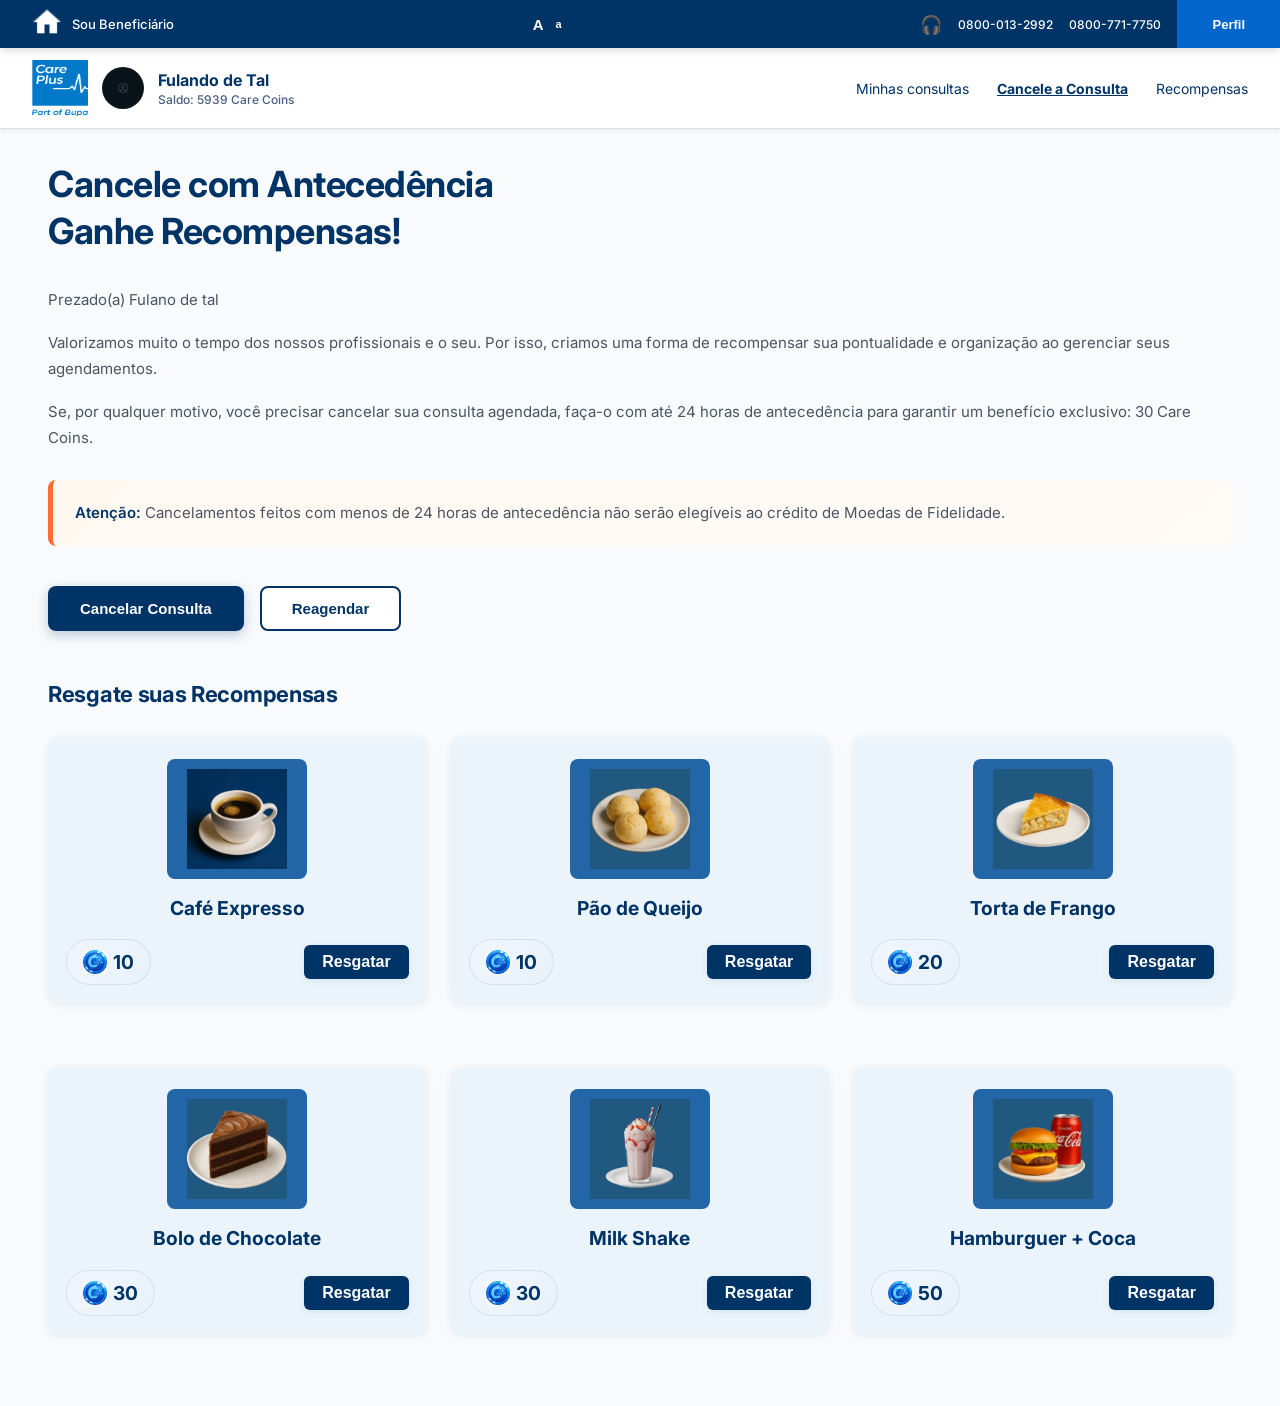
==== commit 24e0e766: "Padronizando fontes" ====
--- a/frontend/html/cancelamento.html
+++ b/frontend/html/cancelamento.html
@@ -5,7 +5,7 @@
     <meta name="viewport" content="width=device-width, initial-scale=1.0" />
     <title>Cancelamento — Care Plus</title>
     <link rel="stylesheet" href="../css/navbar.css" />
-    <link rel="stylesheet" href="../css/lembretes.css" />
+    <link rel="stylesheet" href="../css/minhas-consultas.css" />
     <link rel="stylesheet" href="../css/cancelamento.css" />
 </head>
 <body>
--- a/frontend/css/navbar.css
+++ b/frontend/css/navbar.css
@@ -1,11 +1,13 @@
-html,
-body {
+@import url('https://fonts.googleapis.com/css2?family=Inter:wght@400;500;600;700&display=swap');
+
+html, body {
   margin: 0;
   padding: 0;
+  font-family: 'Inter', -apple-system, BlinkMacSystemFont, 'Segoe UI', sans-serif;
 }
 
 .navbar-top {
-  background: #1a2e4a;
+  background: #003366;
   padding: 0;
   height: 48px;
   position: sticky;
@@ -132,7 +134,7 @@
 }
 
 .profile-btn:hover {
-  background-color: #0052a3;
+  background-color: #003366;
 }
 
 .navbar-bottom {
@@ -189,7 +191,7 @@
 }
 
 .user-name {
-  color: #1a2e4a;
+  color: #003366;
   font-weight: 700;
   font-size: 16px;
 }
@@ -207,7 +209,7 @@
 }
 
 .navbar-action {
-  color: #1a2e4a;
+  color: #003366;
   text-decoration: none;
   font-size: 14px;
   font-weight: 400;
@@ -262,4 +264,4 @@
   height: 30px;
   object-fit: contain;
   filter: brightness(0) invert(1);
-}+}
--- a/frontend/css/minhas-consultas.css
+++ b/frontend/css/minhas-consultas.css
@@ -0,0 +1,196 @@
+* {
+  box-sizing: border-box;
+  margin: 0;
+  padding: 0;
+}
+
+body {
+  background: #f8fafb;
+  min-height: 100vh;
+}
+
+.page-body {
+  padding: 32px 48px;
+}
+
+.page-title {
+  font-size: 36px;
+  font-weight: 700;
+  color: #003366;
+  margin-bottom: 24px;
+}
+
+.tab-row {
+  display: flex;
+  gap: 12px;
+  margin-bottom: 24px;
+}
+
+.tab {
+  border-radius: 20px;
+  padding: 6px 22px;
+  font-size: 14px;
+  font-weight: 600;
+  cursor: pointer;
+  border: 2px solid #003366;
+  transition: background 0.2s, color 0.2s;
+}
+
+.tab-active {
+  background: #003366;
+  color: #fff;
+}
+
+.tab-inactive {
+  background: transparent;
+  color: #003366;
+}
+
+.section-row {
+  display: flex;
+  align-items: center;
+  justify-content: space-between;
+  margin-bottom: 16px;
+}
+
+.section-title {
+  font-size: 22px;
+  font-weight: 700;
+  color: #003366;
+}
+
+.ver-todas {
+  font-size: 14px;
+  color: #003366;
+  text-decoration: underline;
+  cursor: pointer;
+}
+
+.consulta-card {
+  background: #fff;
+  border-radius: 12px;
+  border: 1px solid #dde8f4;
+  padding: 20px 24px;
+  margin-bottom: 14px;
+  display: flex;
+  align-items: flex-start;
+  gap: 18px;
+}
+
+.card-icone {
+  width: 52px;
+  height: 52px;
+  border-radius: 50%;
+  display: flex;
+  align-items: center;
+  justify-content: center;
+  flex-shrink: 0;
+  font-size: 24px;
+}
+
+.icone-blue   { background: #daeefb; }
+.icone-red    { background: #fde0e0; }
+.icone-gray   { background: #e8eef5; }
+.icone-green  { background: #d4f0e0; }
+.icone-orange { background: #fde8cc; }
+
+.card-body {
+  flex: 1;
+}
+
+.card-titulo {
+  font-size: 16px;
+  font-weight: 700;
+  color: #003366;
+  margin-bottom: 2px;
+}
+
+.card-local {
+  font-size: 13px;
+  color: #6a7f96;
+  margin-bottom: 10px;
+}
+
+.card-data {
+  display: flex;
+  align-items: center;
+  gap: 6px;
+  font-size: 14px;
+  color: #003366;
+  font-weight: 600;
+  margin-bottom: 14px;
+  flex-wrap: wrap;
+}
+
+.card-data .separador {
+  color: #6a7f96;
+  font-weight: 400;
+}
+
+.badge {
+  border-radius: 20px;
+  padding: 3px 14px;
+  font-size: 12px;
+  font-weight: 600;
+  margin-left: 6px;
+}
+
+.badge-blue   { background: #daeefb; color: #003366; }
+.badge-orange { background: #fde8cc; color: #b25800; }
+.badge-green  { background: #d4f0e0; color: #1a7a45; }
+.badge-gray   { background: #e0e8f0; color: #4a6080; }
+
+.card-acoes {
+  display: flex;
+  gap: 10px;
+  flex-wrap: wrap;
+}
+
+.btn-confirmar {
+  background: #003366;
+  color: #fff;
+  border: none;
+  border-radius: 6px;
+  padding: 8px 20px;
+  font-size: 13px;
+  font-weight: 600;
+  cursor: pointer;
+  transition: background 0.2s;
+}
+
+.btn-confirmar:hover {
+  background: #003366;
+}
+
+.btn-reagendar,
+.btn-cancelar {
+  background: transparent;
+  color: #003366;
+  border: 2px solid #c8d8ea;
+  border-radius: 6px;
+  padding: 7px 20px;
+  font-size: 13px;
+  font-weight: 600;
+  cursor: pointer;
+  transition: background 0.2s, color 0.2s;
+}
+
+.btn-reagendar:hover,
+.btn-cancelar:hover {
+  background: #003366;
+  color: #fff;
+  border-color: #003366;
+}
+
+.lista-vazia {
+  text-align: center;
+  padding: 60px 0;
+  color: #7a9ab0;
+  font-size: 15px;
+}
+
+.lista-vazia .vazia-icone {
+  font-size: 44px;
+  display: block;
+  margin-bottom: 12px;
+}
--- a/frontend/css/cancelamento.css
+++ b/frontend/css/cancelamento.css
@@ -1,10 +1,7 @@
-@import url('https://fonts.googleapis.com/css2?family=Inter:wght@400;500;600;700&display=swap');
-
 * {
     margin: 0;
     padding: 0;
     box-sizing: border-box;
-    font-family: 'Inter', -apple-system, BlinkMacSystemFont, 'Segoe UI', sans-serif;
 }
 
 body {
@@ -14,7 +11,7 @@
 
 /* TOPO */
 .topo {
-    background: #003b7a;
+    background: #003366;
     color: white;
     padding: 14px 40px;
     display: flex;
@@ -35,7 +32,7 @@
 }
 
 .btn-perfil {
-    background: #0066cc;
+    background: #003366;
     color: white;
     border: none;
     padding: 9px 20px;
@@ -48,12 +45,11 @@
 }
 
 .btn-perfil:hover {
-    background: #0052a3;
+    background: #003366;
     transform: translateY(-2px);
     box-shadow: 0 4px 10px rgba(0, 102, 204, 0.35);
 }
 
-/* USER HEADER */
 .user-header {
     background: white;
     padding: 24px 40px;
@@ -70,7 +66,7 @@
 }
 
 .logo {
-    background: linear-gradient(135deg, #0066cc 0%, #003b7a 100%);
+    background: linear-gradient(135deg, #003366 0%, #003366 100%);
     color: white;
     width: 56px;
     height: 56px;
@@ -109,7 +105,7 @@
 }
 
 .user-info h2 {
-    color: #003b7a;
+    color: #003366;
     font-size: 17px;
     font-weight: 600;
 }
@@ -126,7 +122,7 @@
 }
 
 .link {
-    color: #003b7a;
+    color: #003366;
     text-decoration: none;
     font-weight: 500;
     font-size: 14px;
@@ -134,7 +130,7 @@
 }
 
 .link:hover {
-    color: #0066cc;
+    color: #003366;
 }
 
 /* CONTAINER PRINCIPAL */
@@ -152,8 +148,8 @@
 }
 
 .texto h1 {
-    color: #003b7a;
-    font-size: 38px;
+    color: #003366;
+    font-size: 36px;
     margin-bottom: 32px;
     font-weight: 700;
     line-height: 1.3;
@@ -170,7 +166,7 @@
 
 .saudacao {
     font-weight: 600;
-    color: #003b7a;
+    color: #003366;
     font-size: 16px;
 }
 
@@ -187,7 +183,7 @@
 }
 
 .atencao strong {
-    color: #003b7a;
+    color: #003366;
     font-weight: 600;
 }
 
@@ -199,7 +195,7 @@
 }
 
 .btn-primary {
-    background: linear-gradient(135deg, #003b7a 0%, #002a55 100%);
+    background: linear-gradient(135deg, #003366 0%, #003366 100%);
     color: white;
     border: none;
     padding: 14px 32px;
@@ -218,8 +214,8 @@
 
 .btn-secondary {
     background: white;
-    color: #003b7a;
-    border: 2px solid #003b7a;
+    color: #003366;
+    border: 2px solid #003366;
     padding: 12px 30px;
     border-radius: 8px;
     cursor: pointer;
@@ -246,7 +242,7 @@
 .section-title {
     font-size: 22px;
     font-weight: 700;
-    color: #003b7a;
+    color: #003366;
     letter-spacing: -0.3px;
 }
 
@@ -297,7 +293,7 @@
 }
 
 .card h3 {
-    color: #003b7a;
+    color: #003366;
     font-size: 1.2rem; /* Increased font size */
     margin-bottom: 18px;
     font-weight: 700; /* Changed font weight */
@@ -322,7 +318,7 @@
     justify-content: center;
     gap: 6px;
     background: linear-gradient(135deg, #f0f6ff 0%, #e8f1f8 100%);
-    color: #003b7a;
+    color: #003366;
     padding: 10px 16px; /* Increased padding */
     border-radius: 24px;
     font-weight: 700;
@@ -343,7 +339,7 @@
 }
 
 .btn-resgatar {
-    background: #003b7a; /* Changed background */
+    background: #003366; /* Changed background */
     color: white;
     border: none;
     padding: 8px 18px; /* Adjusted padding */
@@ -360,7 +356,7 @@
 .btn-resgatar:hover {
     transform: translateY(-2px);
     box-shadow: 0 4px 12px rgba(0,59,122,0.2); /* Adjusted box-shadow */
-    background: #004a99; /* Adjusted background */
+    background: #003366; /* Adjusted background */
 }
 
 /* PAGE BODY */
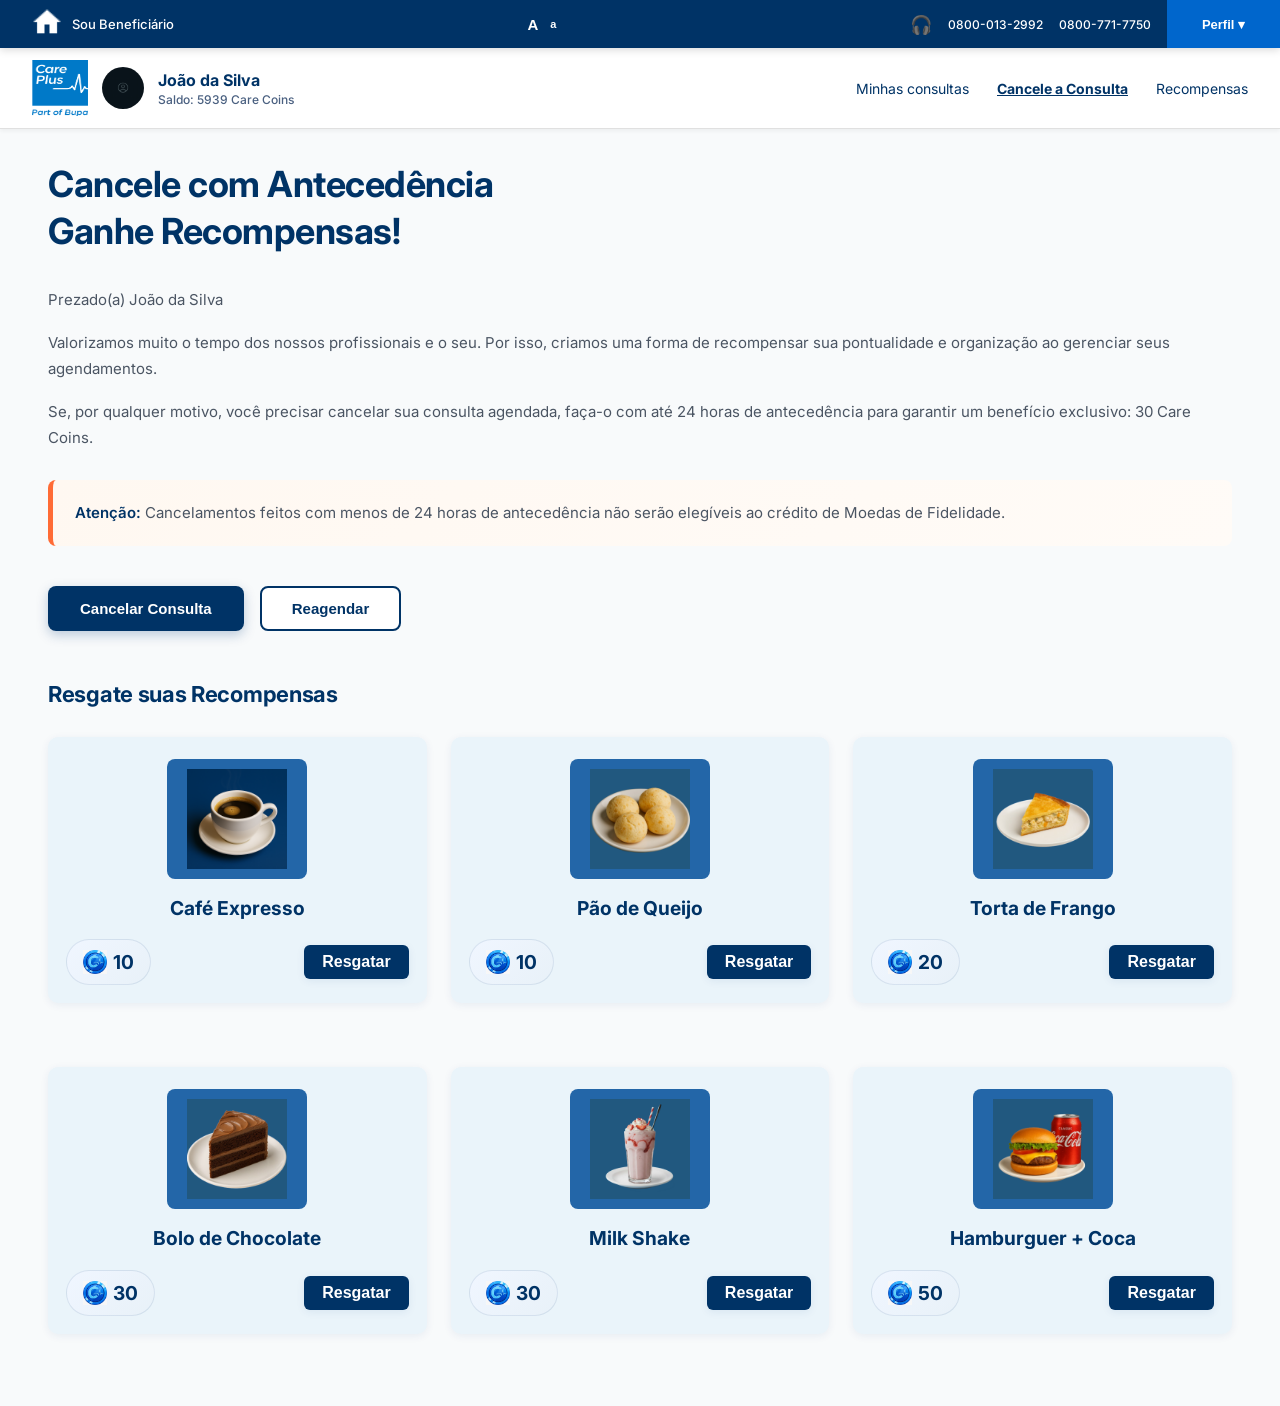
==== commit 58a3b3c8: "Corrigindo detalhes" ====
--- a/frontend/html/cancelamento.html
+++ b/frontend/html/cancelamento.html
@@ -17,7 +17,7 @@
   <section class="texto">
     <h1 class="page-title">Cancele com Antecedência<br>Ganhe Recompensas!</h1>
 
-    <p class="saudacao">Prezado(a) Fulano de tal</p>
+    <p class="saudacao">Prezado(a) João da Silva</p>
 
     <p>Valorizamos muito o tempo dos nossos profissionais e o seu. Por isso, criamos uma forma de recompensar sua pontualidade e organização ao gerenciar seus agendamentos.</p>
 
@@ -26,8 +26,8 @@
     <p class="atencao"><strong>Atenção:</strong> Cancelamentos feitos com menos de 24 horas de antecedência não serão elegíveis ao crédito de Moedas de Fidelidade.</p>
 
     <div class="botoes">
-      <button class="btn-primary">Cancelar Consulta</button>
-      <button class="btn-secondary">Reagendar</button>
+      <button class="btn-primary" onclick="window.location.href='http://localhost:63342/gs-careplus/frontend/html/minhas-consultas.html'">Cancelar Consulta</button>
+      <button class="btn-secondary" onclick="window.location.href='http://localhost:63342/gs-careplus/frontend/html/reagendamento.html'">Reagendar</button>
     </div>
   </section>
 
@@ -105,4 +105,4 @@
       });
 </script>
 </body>
-</html>
+</html>
--- a/frontend/css/navbar.css
+++ b/frontend/css/navbar.css
@@ -111,12 +111,7 @@
   font-size: 12px;
   text-decoration: none;
   font-weight: 500;
-  transition: opacity 0.2s;
   white-space: nowrap;
-}
-
-.phone-number:hover {
-  opacity: 0.8;
 }
 
 .profile-btn {
@@ -226,42 +221,151 @@
   opacity: 0.7;
 }
 
-@media (max-width: 992px) {
-  .navbar-contact {
-    display: none;
-  }
-
-  .home-text {
-    display: none;
-  }
-
-  .profile-btn {
-    padding: 6px 16px;
-    font-size: 12px;
-  }
-}
-
-@media (max-width: 768px) {
-  .navbar-top-container,
-  .navbar-bottom-container {
-    padding: 0 16px;
-  }
-
-  .user-name {
-    font-size: 14px;
-  }
-
-  .navbar-action {
-    font-size: 12px;
-  }
-
-  .navbar-right-section {
-    gap: 16px;
-  }
-}
 .home-img {
   width: 30px;
   height: 30px;
   object-fit: contain;
   filter: brightness(0) invert(1);
 }
+
+.dropdown-wrapper {
+  position: relative;
+}
+
+.dropdown-btn {
+  background: transparent;
+  border: 2px solid #003366;
+  border-radius: 20px;
+  color: #003366;
+  font-size: 13px;
+  font-weight: 600;
+  padding: 5px 14px;
+  cursor: pointer;
+  transition: background 0.2s, color 0.2s;
+  font-family: 'Inter', -apple-system, BlinkMacSystemFont, 'Segoe UI', sans-serif;
+}
+
+.dropdown-btn:hover {
+  background: #003366;
+  color: #fff;
+}
+
+.dropdown-menu {
+  display: none;
+  position: absolute;
+  top: calc(100% + 10px);
+  left: 0;
+  background: #fff;
+  border: 1px solid #dde8f4;
+  border-radius: 12px;
+  box-shadow: 0 8px 24px rgba(0, 0, 0, 0.1);
+  min-width: 240px;
+  z-index: 1100;
+  overflow: hidden;
+}
+
+.dropdown-menu.open {
+  display: block;
+}
+
+.dropdown-header {
+  display: flex;
+  align-items: center;
+  gap: 12px;
+  padding: 16px;
+}
+
+.dropdown-avatar {
+  width: 40px;
+  height: 40px;
+  border-radius: 50%;
+  object-fit: cover;
+}
+
+.dropdown-nome {
+  font-size: 14px;
+  font-weight: 700;
+  color: #003366;
+}
+
+.dropdown-plano {
+  font-size: 12px;
+  color: #4a6080;
+}
+
+.dropdown-divider {
+  height: 1px;
+  background: #dde8f4;
+}
+
+.dropdown-item {
+  display: flex;
+  align-items: center;
+  gap: 10px;
+  padding: 11px 16px;
+  font-size: 13px;
+  color: #003366;
+  text-decoration: none;
+  transition: background 0.15s;
+  font-family: 'Inter', -apple-system, BlinkMacSystemFont, 'Segoe UI', sans-serif;
+}
+
+.dropdown-item i {
+  font-size: 16px;
+  color: #0066cc;
+}
+
+.dropdown-item:hover {
+  background: #eef4fb;
+}
+
+.dropdown-sair {
+  color: #c0392b;
+}
+
+.dropdown-sair i {
+  color: #c0392b;
+}
+
+@media (max-width: 992px) {
+  .navbar-contact {
+    display: none;
+  }
+
+  .home-text {
+    display: none;
+  }
+
+  .profile-btn {
+    padding: 6px 16px;
+    font-size: 12px;
+  }
+}
+
+@media (max-width: 768px) {
+  .navbar-top-container,
+  .navbar-bottom-container {
+    padding: 0 16px;
+  }
+
+  .user-name {
+    font-size: 14px;
+  }
+
+  .navbar-action {
+    font-size: 12px;
+  }
+
+  .navbar-right-section {
+    gap: 16px;
+  }
+}
+.navbar-top-right .dropdown-wrapper {
+  position: relative;
+}
+
+.navbar-top-right .dropdown-menu {
+  left: auto;
+  right: 0;
+  top: calc(100% + 8px);
+}
--- a/frontend/css/cancelamento.css
+++ b/frontend/css/cancelamento.css
@@ -9,7 +9,6 @@
     color: #1f2937;
 }
 
-/* TOPO */
 .topo {
     background: #003366;
     color: white;
@@ -133,7 +132,6 @@
     color: #003366;
 }
 
-/* CONTAINER PRINCIPAL */
 .container {
     display: flex;
     gap: 50px;
@@ -142,7 +140,6 @@
     margin: 0 auto;
 }
 
-/* TEXTO - ESQUERDA */
 .texto {
     flex: 0 0 45%;
 }
@@ -191,7 +188,7 @@
     display: flex;
     gap: 16px;
     margin-top: 40px;
-    margin-bottom: 50px; /* Added spacing here */
+    margin-bottom: 50px;
 }
 
 .btn-primary {
@@ -229,7 +226,6 @@
     transform: translateY(-2px);
 }
 
-/* CARDS - DIREITA */
 .cards-section {
     flex: 0 0 55%;
     margin-top: 8px;
@@ -247,44 +243,44 @@
 }
 
 .cards-grid {
-    display: flex; /* Changed from grid to flex */
-    gap: 24px; /* Adjusted gap */
-    justify-content: flex-start; /* Aligned to left */
-    flex-wrap: wrap; /* Allow cards to wrap */
+    display: flex;
+    gap: 24px;
+    justify-content: flex-start;
+    flex-wrap: wrap;
 }
 
 .card {
-    background: #eaf4fa; /* Changed background color */
-    border-radius: 10px; /* Changed border-radius */
-    padding: 22px 18px 18px 18px; /* Adjusted padding */
+    background: #eaf4fa;
+    border-radius: 10px;
+    padding: 22px 18px 18px 18px;
     text-align: center;
-    box-shadow: 0 2px 8px rgba(0,59,122,0.07); /* Changed box-shadow */
-    transition: transform 0.3s ease, box-shadow 0.3s ease; /* Changed transition */
-    border: none; /* Removed border */
+    box-shadow: 0 2px 8px rgba(0,59,122,0.07);
+    transition: transform 0.3s ease, box-shadow 0.3s ease;
+    border: none;
     position: relative;
-    flex-shrink: 1; /* Allow cards to shrink */
-    width: calc((100% - 2 * 24px) / 3); /* Adjusted width for 3 cards per row */
-    margin-bottom: 40px; /* Increased vertical spacing */
-    display: flex; /* Added flex for internal alignment */
-    flex-direction: column; /* Stack content vertically */
-    align-items: center; /* Center content horizontally */
-    justify-content: flex-start; /* Align content to top */
+    flex-shrink: 1;
+    width: calc((100% - 2 * 24px) / 3);
+    margin-bottom: 40px;
+    display: flex;
+    flex-direction: column;
+    align-items: center;
+    justify-content: flex-start;
 }
 
 .card:hover {
-    transform: translateY(-5px); /* Adjusted transform */
-    box-shadow: 0 6px 16px rgba(0,59,122,0.15); /* Adjusted box-shadow */
-    border-color: transparent; /* Ensure no border color change */
+    transform: translateY(-5px);
+    box-shadow: 0 6px 16px rgba(0,59,122,0.15);
+    border-color: transparent;
 }
 
 .card img {
-    width: 140px; /* Increased image size */
-    height: 120px; /* Increased image size */
+    width: 140px;
+    height: 120px;
     object-fit: contain;
-    margin: 0 auto 16px; /* Adjusted margin */
-    background: #2366a8; /* Changed background */
-    border-radius: 8px; /* Changed border-radius */
-    padding: 10px; /* Adjusted padding */
+    margin: 0 auto 16px;
+    background: #2366a8;
+    border-radius: 8px;
+    padding: 10px;
     transition: transform 0.3s ease;
 }
 
@@ -294,22 +290,21 @@
 
 .card h3 {
     color: #003366;
-    font-size: 1.2rem; /* Increased font size */
+    font-size: 1.2rem;
     margin-bottom: 18px;
-    font-weight: 700; /* Changed font weight */
+    font-weight: 700;
     line-height: 1.4;
-    text-align: center; /* Added text-align */
+    text-align: center;
 }
 
 .card-footer {
     display: flex;
-    justify-content: space-between; /* Changed to space-between */
-    align-items: center;
-    gap: 5px; /* Adjusted gap */
-    flex-direction: row; /* Changed to row */
-    margin-top: auto; /* Push to bottom */
-    width: 100%; /* Ensure full width */
-    /* Removed flex-wrap: wrap; */
+    justify-content: space-between;
+    align-items: center;
+    gap: 5px;
+    flex-direction: row;
+    margin-top: auto;
+    width: 100%;
 }
 
 .moedas {
@@ -319,16 +314,16 @@
     gap: 6px;
     background: linear-gradient(135deg, #f0f6ff 0%, #e8f1f8 100%);
     color: #003366;
-    padding: 10px 16px; /* Increased padding */
+    padding: 10px 16px;
     border-radius: 24px;
     font-weight: 700;
-    font-size: 1.2rem; /* Increased font size */
+    font-size: 1.2rem;
     border: 1px solid rgba(0, 59, 122, 0.1);
 }
 
-.moedas img { /* Styling for the Care Coins icon */
-    width: 24px; /* Increased size */
-    height: 24px; /* Increased size */
+.moedas img {
+    width: 24px;
+    height: 24px;
     object-fit: contain;
     margin: 0;
     padding: 0;
@@ -339,32 +334,28 @@
 }
 
 .btn-resgatar {
-    background: #003366; /* Changed background */
+    background: #003366;
     color: white;
     border: none;
-    padding: 8px 18px; /* Adjusted padding */
+    padding: 8px 18px;
     border-radius: 6px;
     cursor: pointer;
-    font-size: 1rem; /* Changed font size */
-    font-weight: 600;
-    transition: background 0.3s ease, transform 0.3s ease, box-shadow 0.3s ease; /* Changed transition */
-    /* Removed width: 100%; */
-    box-shadow: 0 2px 8px rgba(0,59,122,0.08); /* Changed box-shadow */
-    /* Removed margin-top: 10px; */
+    font-size: 1rem;
+    font-weight: 600;
+    transition: background 0.3s ease, transform 0.3s ease, box-shadow 0.3s ease;
+    box-shadow: 0 2px 8px rgba(0,59,122,0.08);
 }
 
 .btn-resgatar:hover {
     transform: translateY(-2px);
-    box-shadow: 0 4px 12px rgba(0,59,122,0.2); /* Adjusted box-shadow */
-    background: #003366; /* Adjusted background */
-}
-
-/* PAGE BODY */
+    box-shadow: 0 4px 12px rgba(0,59,122,0.2);
+    background: #003366;
+}
+
 .page-body {
     min-height: 100vh;
 }
 
-/* RESPONSIVO */
 @media (max-width: 1200px) {
     .container {
         gap: 40px;
@@ -379,7 +370,7 @@
         gap: 20px;
     }
     .card {
-        width: calc((100% - 2 * 20px) / 3); /* Adjust card width for smaller screens */
+        width: calc((100% - 2 * 20px) / 3);
     }
 }
 
@@ -401,30 +392,29 @@
     }
 
     .cards-grid {
-        /* grid-template-columns: repeat(2, 1fr); Removed */
         gap: 20px;
-        justify-content: flex-start; /* Aligned to left */
+        justify-content: flex-start;
     }
     .card {
-        width: calc((100% - 1 * 20px) / 2); /* Further adjust card width for 2 columns */
+        width: calc((100% - 1 * 20px) / 2);
         padding: 18px 12px 14px 12px;
     }
     .card img {
-        width: 120px; /* Adjusted image size */
-        height: 100px; /* Adjusted image size */
+        width: 120px;
+        height: 100px;
         margin-bottom: 10px;
     }
     .card h3 {
-        font-size: 1.15rem; /* Adjusted font size */
+        font-size: 1.15rem;
         margin-bottom: 14px;
     }
     .moedas {
-        font-size: 1.15rem; /* Adjusted font size */
+        font-size: 1.15rem;
     }
     .btn-resgatar {
         padding: 7px 15px;
         font-size: 0.9rem;
-        margin-top: 0; /* Ensure no margin-top */
+        margin-top: 0;
     }
 }
 
@@ -452,7 +442,7 @@
         flex-direction: column;
         gap: 12px;
         margin-top: 30px;
-        margin-bottom: 40px; /* Adjusted for smaller screens */
+        margin-bottom: 40px;
     }
 
     .btn-primary, .btn-secondary {
@@ -461,19 +451,18 @@
     }
 
     .cards-grid {
-        /* grid-template-columns: 1fr; Removed */
         gap: 18px;
-        justify-content: flex-start; /* Aligned to left */
+        justify-content: flex-start;
     }
 
     .card {
         padding: 20px 16px;
-        width: calc((100% - 1 * 18px) / 2); /* Further adjust card width for 2 columns */
+        width: calc((100% - 1 * 18px) / 2);
     }
 
     .card img {
-        width: 100px; /* Adjusted image size */
-        height: 80px; /* Adjusted image size */
+        width: 100px;
+        height: 80px;
     }
 
     .section-title {
@@ -481,10 +470,10 @@
     }
 
     .card h3 {
-        font-size: 1.1rem; /* Adjusted font size */
+        font-size: 1.1rem;
     }
     .moedas {
-        font-size: 1.1rem; /* Adjusted font size */
+        font-size: 1.1rem;
     }
     .btn-resgatar {
         padding: 6px 12px;
@@ -516,7 +505,7 @@
 
     .botoes {
         gap: 10px;
-        margin-bottom: 30px; /* Adjusted for smaller screens */
+        margin-bottom: 30px;
     }
 
     .btn-primary, .btn-secondary {
@@ -526,18 +515,18 @@
 
     .card {
         padding: 16px 12px;
-        width: 100%; /* Smallest card width */
+        width: 100%;
     }
 
     .card img {
-        width: 90px; /* Adjusted image size */
-        height: 70px; /* Adjusted image size */
+        width: 90px;
+        height: 70px;
         margin-bottom: 12px;
     }
 
     .cards-grid {
         gap: 14px;
-        justify-content: center; /* Center single column cards */
+        justify-content: center;
     }
 
     .section-title {
@@ -545,7 +534,7 @@
     }
 
     .card h3 {
-        font-size: 1rem; /* Adjusted font size */
+        font-size: 1rem;
         margin-bottom: 12px;
     }
 
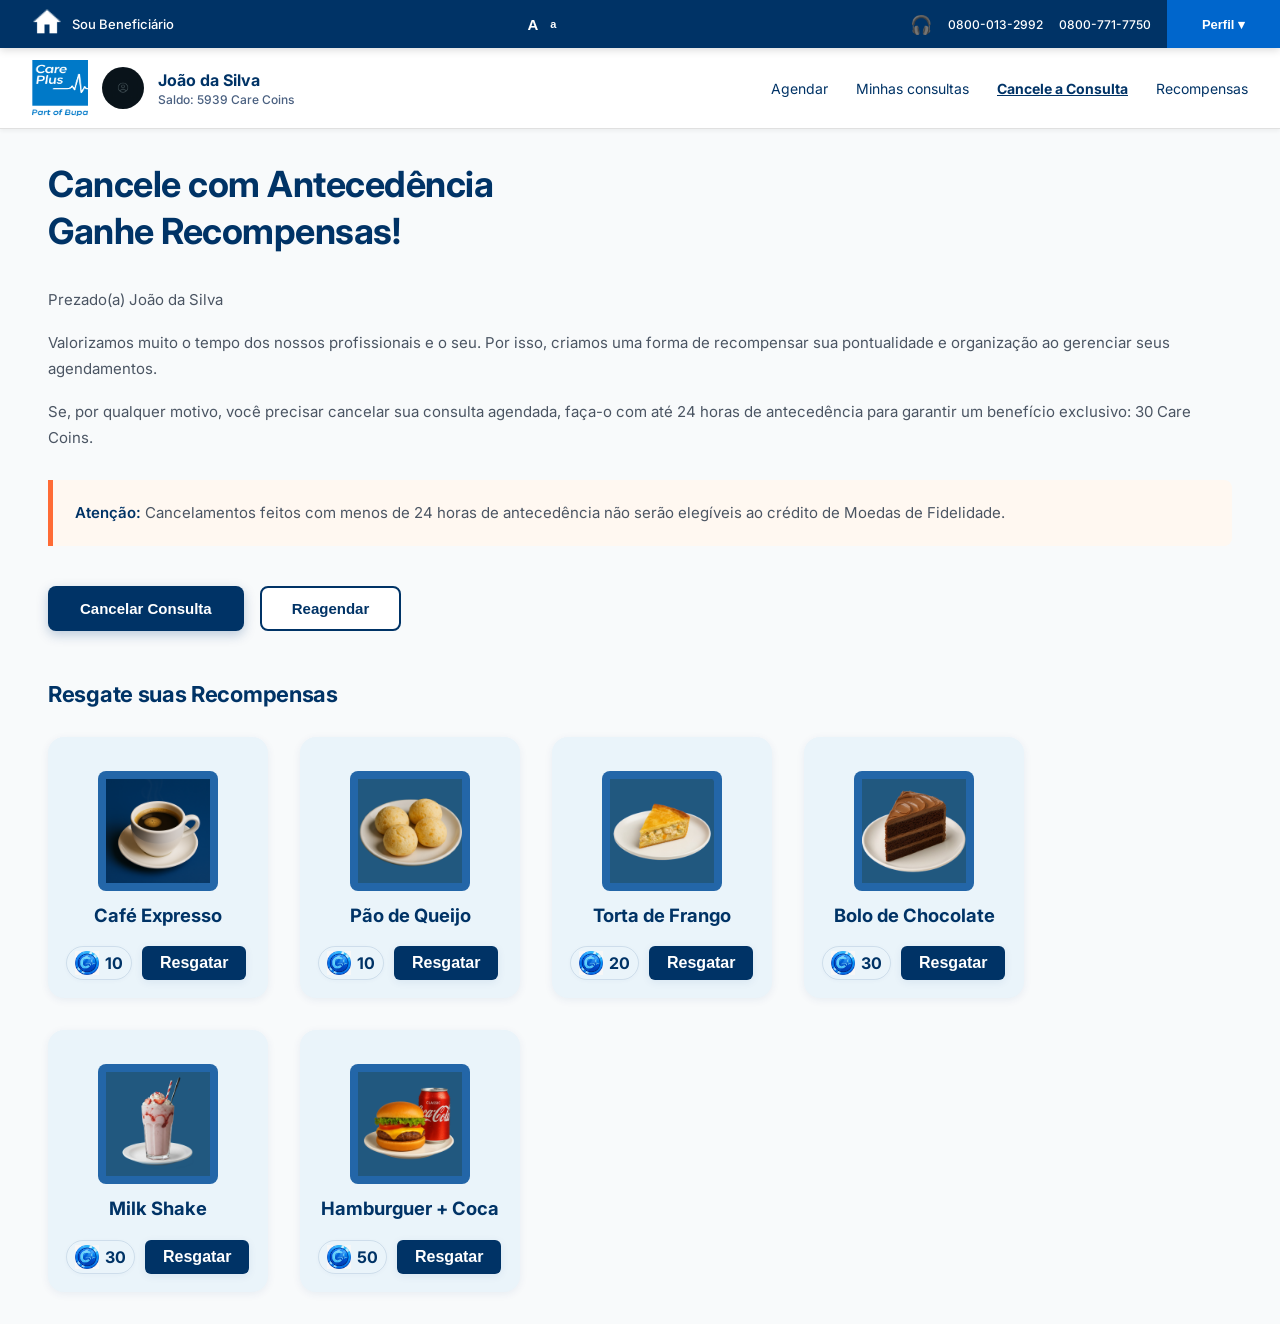
==== commit b3503e05: "Ajustando botões, navbar e detalhes" ====
--- a/frontend/html/cancelamento.html
+++ b/frontend/html/cancelamento.html
@@ -41,7 +41,7 @@
         <img src="../imagens/Café Expresso.png" alt="Café Expresso">
         <h3>Café Expresso</h3>
         <div class="card-footer">
-          <span class="moedas"><img src="../imagens/Care Coins.png" alt="Care Coins"> 10</span>
+          <span class="moedas"><img src="../imagens/care-coins.png" alt="Care Coins"> 10</span>
           <button class="btn-resgatar">Resgatar</button>
         </div>
       </div>
@@ -50,7 +50,7 @@
         <img src="../imagens/Pao de Queijo.png" alt="Pão de Queijo">
         <h3>Pão de Queijo</h3>
         <div class="card-footer">
-          <span class="moedas"><img src="../imagens/Care Coins.png" alt="Care Coins"> 10</span>
+          <span class="moedas"><img src="../imagens/care-coins.png" alt="Care Coins"> 10</span>
           <button class="btn-resgatar">Resgatar</button>
         </div>
       </div>
@@ -59,7 +59,7 @@
         <img src="../imagens/Torta de Frango.png" alt="Torta de Frango">
         <h3>Torta de Frango</h3>
         <div class="card-footer">
-          <span class="moedas"><img src="../imagens/Care Coins.png" alt="Care Coins"> 20</span>
+          <span class="moedas"><img src="../imagens/care-coins.png" alt="Care Coins"> 20</span>
           <button class="btn-resgatar">Resgatar</button>
         </div>
       </div>
@@ -68,7 +68,7 @@
         <img src="../imagens/Bolo de Chocolate.png" alt="Bolo de Chocolate">
         <h3>Bolo de Chocolate</h3>
         <div class="card-footer">
-          <span class="moedas"><img src="../imagens/Care Coins.png" alt="Care Coins"> 30</span>
+          <span class="moedas"><img src="../imagens/care-coins.png" alt="Care Coins"> 30</span>
           <button class="btn-resgatar">Resgatar</button>
         </div>
       </div>
@@ -77,7 +77,7 @@
         <img src="../imagens/Milk - Shake.png" alt="Milk Shake">
         <h3>Milk Shake</h3>
         <div class="card-footer">
-          <span class="moedas"><img src="../imagens/Care Coins.png" alt="Care Coins"> 30</span>
+          <span class="moedas"><img src="../imagens/care-coins.png" alt="Care Coins"> 30</span>
           <button class="btn-resgatar">Resgatar</button>
         </div>
       </div>
@@ -86,7 +86,7 @@
         <img src="../imagens/Hamburguer%20+%20Coca.png" alt="Hamburguer + Coca">
         <h3>Hamburguer + Coca</h3>
         <div class="card-footer">
-          <span class="moedas"><img src="../imagens/Care Coins.png" alt="Care Coins"> 50</span>
+          <span class="moedas"><img src="../imagens/care-coins.png" alt="Care Coins"> 50</span>
           <button class="btn-resgatar">Resgatar</button>
         </div>
       </div>
--- a/frontend/css/cancelamento.css
+++ b/frontend/css/cancelamento.css
@@ -3,135 +3,10 @@
     padding: 0;
     box-sizing: border-box;
 }
-
 body {
     background: #f8fafb;
     color: #1f2937;
 }
-
-.topo {
-    background: #003366;
-    color: white;
-    padding: 14px 40px;
-    display: flex;
-    justify-content: space-between;
-    align-items: center;
-    font-size: 13px;
-    box-shadow: 0 2px 8px rgba(0, 59, 122, 0.15);
-}
-
-.topo-left, .topo-right {
-    display: flex;
-    gap: 24px;
-    align-items: center;
-}
-
-.home-icon, .phone-icon {
-    font-size: 18px;
-}
-
-.btn-perfil {
-    background: #003366;
-    color: white;
-    border: none;
-    padding: 9px 20px;
-    border-radius: 6px;
-    cursor: pointer;
-    font-weight: 600;
-    font-size: 13px;
-    transition: all 0.3s ease;
-    box-shadow: 0 2px 6px rgba(0, 102, 204, 0.25);
-}
-
-.btn-perfil:hover {
-    background: #003366;
-    transform: translateY(-2px);
-    box-shadow: 0 4px 10px rgba(0, 102, 204, 0.35);
-}
-
-.user-header {
-    background: white;
-    padding: 24px 40px;
-    display: flex;
-    justify-content: space-between;
-    align-items: center;
-    border-bottom: 1px solid #e5e7eb;
-}
-
-.logo-section {
-    display: flex;
-    align-items: center;
-    gap: 20px;
-}
-
-.logo {
-    background: linear-gradient(135deg, #003366 0%, #003366 100%);
-    color: white;
-    width: 56px;
-    height: 56px;
-    border-radius: 10px;
-    display: flex;
-    flex-direction: column;
-    align-items: center;
-    justify-content: center;
-    font-weight: 700;
-    font-size: 12px;
-    line-height: 1.2;
-    text-align: center;
-    padding: 6px;
-    box-shadow: 0 4px 12px rgba(0, 102, 204, 0.2);
-}
-
-.logo-text {
-    font-size: 14px;
-}
-
-.logo-subtitle {
-    font-size: 9px;
-    margin-top: 2px;
-}
-
-.avatar {
-    width: 56px;
-    height: 56px;
-    background: #e5e7eb;
-    border-radius: 50%;
-    display: flex;
-    align-items: center;
-    justify-content: center;
-    font-size: 28px;
-    flex-shrink: 0;
-}
-
-.user-info h2 {
-    color: #003366;
-    font-size: 17px;
-    font-weight: 600;
-}
-
-.user-info p {
-    color: #6b7280;
-    font-size: 14px;
-    font-weight: 400;
-}
-
-.links-header {
-    display: flex;
-    gap: 40px;
-}
-
-.link {
-    color: #003366;
-    text-decoration: none;
-    font-weight: 500;
-    font-size: 14px;
-    transition: color 0.3s ease;
-}
-
-.link:hover {
-    color: #003366;
-}
-
 .container {
     display: flex;
     gap: 50px;
@@ -139,11 +14,9 @@
     max-width: 1440px;
     margin: 0 auto;
 }
-
 .texto {
     flex: 0 0 45%;
 }
-
 .texto h1 {
     color: #003366;
     font-size: 36px;
@@ -152,7 +25,6 @@
     line-height: 1.3;
     letter-spacing: -0.5px;
 }
-
 .texto p {
     color: #4b5563;
     line-height: 1.7;
@@ -160,39 +32,34 @@
     font-size: 15px;
     font-weight: 400;
 }
-
 .saudacao {
     font-weight: 600;
     color: #003366;
     font-size: 16px;
 }
-
 .atencao {
-    background: linear-gradient(135deg, #fff8f1 0%, #fffbf7 100%);
+    background: #fff8f1;
     padding: 20px 22px;
     border-left: 5px solid #ff6b35;
     margin: 30px 0;
     font-weight: 500;
     font-size: 14px;
     color: #2d2d2d;
-    border-radius: 8px;
+    border-radius: 0 8px 8px 0;
     line-height: 1.6;
 }
-
 .atencao strong {
     color: #003366;
     font-weight: 600;
 }
-
 .botoes {
     display: flex;
     gap: 16px;
     margin-top: 40px;
     margin-bottom: 50px;
 }
-
 .btn-primary {
-    background: linear-gradient(135deg, #003366 0%, #003366 100%);
+    background: #003366;
     color: white;
     border: none;
     padding: 14px 32px;
@@ -201,14 +68,12 @@
     font-weight: 600;
     font-size: 15px;
     box-shadow: 0 4px 12px rgba(0, 59, 122, 0.25);
-    transition: all 0.3s cubic-bezier(0.4, 0, 0.2, 1);
-}
-
+    transition: transform 0.3s ease, box-shadow 0.3s ease;
+}
 .btn-primary:hover {
     transform: translateY(-2px);
     box-shadow: 0 8px 20px rgba(0, 59, 122, 0.35);
 }
-
 .btn-secondary {
     background: white;
     color: #003366;
@@ -218,109 +83,93 @@
     cursor: pointer;
     font-weight: 600;
     font-size: 15px;
-    transition: all 0.3s cubic-bezier(0.4, 0, 0.2, 1);
-}
-
+    transition: background 0.3s ease, transform 0.3s ease;
+}
 .btn-secondary:hover {
     background: #f0f6ff;
     transform: translateY(-2px);
 }
-
 .cards-section {
     flex: 0 0 55%;
     margin-top: 8px;
 }
-
 .section-row {
     margin-bottom: 30px;
 }
-
 .section-title {
     font-size: 22px;
     font-weight: 700;
     color: #003366;
     letter-spacing: -0.3px;
 }
-
 .cards-grid {
-    display: flex;
-    gap: 24px;
+    display: grid;
+    grid-template-columns: repeat(4, 220px);
+    grid-auto-rows: auto;
+    gap: 32px;
     justify-content: flex-start;
-    flex-wrap: wrap;
-}
-
+}
 .card {
     background: #eaf4fa;
-    border-radius: 10px;
-    padding: 22px 18px 18px 18px;
-    text-align: center;
-    box-shadow: 0 2px 8px rgba(0,59,122,0.07);
-    transition: transform 0.3s ease, box-shadow 0.3s ease;
-    border: none;
-    position: relative;
-    flex-shrink: 1;
-    width: calc((100% - 2 * 24px) / 3);
-    margin-bottom: 40px;
+    border-radius: 16px;
+    box-shadow: 0 2px 8px rgba(0, 59, 122, 0.07);
+    width: 220px;
     display: flex;
     flex-direction: column;
     align-items: center;
+    padding: 22px 18px 18px 18px;
     justify-content: flex-start;
-}
-
+    transition: transform 0.3s ease, box-shadow 0.3s ease;
+    border: none;
+}
 .card:hover {
     transform: translateY(-5px);
-    box-shadow: 0 6px 16px rgba(0,59,122,0.15);
-    border-color: transparent;
-}
-
+    box-shadow: 0 6px 16px rgba(0, 59, 122, 0.15);
+}
 .card img {
-    width: 140px;
+    background: #2366a8;
+    border-radius: 8px;
+    width: 120px;
     height: 120px;
     object-fit: contain;
-    margin: 0 auto 16px;
-    background: #2366a8;
-    border-radius: 8px;
-    padding: 10px;
+    margin: 12px;
+    padding: 8px;
+    display: block;
     transition: transform 0.3s ease;
 }
-
 .card:hover img {
     transform: scale(1.05);
 }
-
 .card h3 {
     color: #003366;
-    font-size: 1.2rem;
+    font-size: 1.15rem;
     margin-bottom: 18px;
     font-weight: 700;
     line-height: 1.4;
     text-align: center;
 }
-
 .card-footer {
     display: flex;
-    justify-content: space-between;
+    justify-content: flex-start;
     align-items: center;
-    gap: 5px;
-    flex-direction: row;
+    gap: 10px;
     margin-top: auto;
     width: 100%;
 }
-
 .moedas {
-    display: flex;
+    display: inline-flex;
     align-items: center;
-    justify-content: center;
     gap: 6px;
-    background: linear-gradient(135deg, #f0f6ff 0%, #e8f1f8 100%);
-    color: #003366;
-    padding: 10px 16px;
-    border-radius: 24px;
+    background: transparent;
+    color: #003366;
+    padding: 4px 8px;
+    border-radius: 999px;
     font-weight: 700;
-    font-size: 1.2rem;
-    border: 1px solid rgba(0, 59, 122, 0.1);
-}
-
+    font-size: 1rem;
+    border: 1px solid rgba(3, 59, 122, 0.12);
+    box-shadow: 0 1px 4px rgba(3, 59, 122, 0.03);
+    white-space: nowrap;
+}
 .moedas img {
     width: 24px;
     height: 24px;
@@ -332,214 +181,130 @@
     vertical-align: middle;
     display: inline-block;
 }
-
 .btn-resgatar {
     background: #003366;
-    color: white;
+    color: #fff;
     border: none;
+    border-radius: 6px;
     padding: 8px 18px;
-    border-radius: 6px;
+    font-size: 1rem;
+    font-weight: 600;
     cursor: pointer;
-    font-size: 1rem;
-    font-weight: 600;
+    box-shadow: 0 2px 8px rgba(0, 59, 122, 0.08);
     transition: background 0.3s ease, transform 0.3s ease, box-shadow 0.3s ease;
-    box-shadow: 0 2px 8px rgba(0,59,122,0.08);
-}
-
+    outline: none;
+    margin-top: 0;
+}
 .btn-resgatar:hover {
     transform: translateY(-2px);
-    box-shadow: 0 4px 12px rgba(0,59,122,0.2);
-    background: #003366;
-}
-
+    box-shadow: 0 4px 12px rgba(0, 59, 122, 0.2);
+}
 .page-body {
     min-height: 100vh;
 }
-
 @media (max-width: 1200px) {
     .container {
         gap: 40px;
         padding: 50px 35px;
     }
-
-    .texto h1 {
-        font-size: 36px;
-    }
-
     .cards-grid {
+        grid-template-columns: repeat(2, 180px);
         gap: 20px;
     }
     .card {
-        width: calc((100% - 2 * 20px) / 3);
-    }
-}
-
+        width: 180px;
+    }
+}
 @media (max-width: 1024px) {
     .container {
         flex-direction: column;
         gap: 45px;
         padding: 45px 30px;
     }
-
     .texto, .cards-section {
         flex: 1;
         margin-top: 0;
     }
-
     .texto h1 {
         font-size: 32px;
         margin-bottom: 28px;
     }
-
     .cards-grid {
+        grid-template-columns: repeat(3, 180px);
         gap: 20px;
-        justify-content: flex-start;
     }
     .card {
-        width: calc((100% - 1 * 20px) / 2);
-        padding: 18px 12px 14px 12px;
-    }
-    .card img {
-        width: 120px;
-        height: 100px;
-        margin-bottom: 10px;
-    }
-    .card h3 {
-        font-size: 1.15rem;
-        margin-bottom: 14px;
-    }
-    .moedas {
-        font-size: 1.15rem;
-    }
-    .btn-resgatar {
-        padding: 7px 15px;
-        font-size: 0.9rem;
-        margin-top: 0;
-    }
-}
-
+        width: 180px;
+    }
+}
 @media (max-width: 768px) {
     .container {
         padding: 35px 20px;
         gap: 35px;
     }
-
-    .texto {
-        flex: 1;
-    }
-
     .texto h1 {
         font-size: 28px;
         margin-bottom: 24px;
     }
-
     .texto p {
         font-size: 14px;
-        margin-bottom: 16px;
-    }
-
+    }
     .botoes {
         flex-direction: column;
         gap: 12px;
         margin-top: 30px;
         margin-bottom: 40px;
     }
-
     .btn-primary, .btn-secondary {
         width: 100%;
         padding: 12px 28px;
     }
-
     .cards-grid {
-        gap: 18px;
-        justify-content: flex-start;
-    }
-
+        grid-template-columns: repeat(2, 160px);
+        gap: 16px;
+    }
     .card {
-        padding: 20px 16px;
-        width: calc((100% - 1 * 18px) / 2);
-    }
-
+        width: 160px;
+        padding: 18px 12px 14px 12px;
+    }
     .card img {
         width: 100px;
         height: 80px;
     }
-
     .section-title {
         font-size: 20px;
     }
-
-    .card h3 {
-        font-size: 1.1rem;
-    }
-    .moedas {
-        font-size: 1.1rem;
-    }
-    .btn-resgatar {
-        padding: 6px 12px;
-        font-size: 0.85rem;
-    }
-}
-
+}
 @media (max-width: 480px) {
     .container {
         padding: 25px 16px;
         gap: 30px;
     }
-
     .texto h1 {
         font-size: 24px;
         margin-bottom: 18px;
     }
-
     .texto p {
         font-size: 13px;
-        line-height: 1.6;
-    }
-
+    }
     .atencao {
         padding: 16px 18px;
         font-size: 13px;
         margin: 22px 0;
     }
-
-    .botoes {
-        gap: 10px;
-        margin-bottom: 30px;
-    }
-
-    .btn-primary, .btn-secondary {
-        padding: 12px 24px;
-        font-size: 14px;
-    }
-
+    .cards-grid {
+        grid-template-columns: repeat(2, 140px);
+        gap: 12px;
+    }
     .card {
-        padding: 16px 12px;
-        width: 100%;
-    }
-
+        width: 140px;
+        padding: 15px 10px 12px 10px;
+    }
     .card img {
-        width: 90px;
-        height: 70px;
-        margin-bottom: 12px;
-    }
-
-    .cards-grid {
-        gap: 14px;
-        justify-content: center;
-    }
-
+        width: 80px;
+        height: 80px;
+    }
     .section-title {
         font-size: 18px;
     }
-
-    .card h3 {
-        font-size: 1rem;
-        margin-bottom: 12px;
-    }
-
-    .btn-resgatar {
-        padding: 5px 10px;
-        font-size: 0.8rem;
-    }
 }
